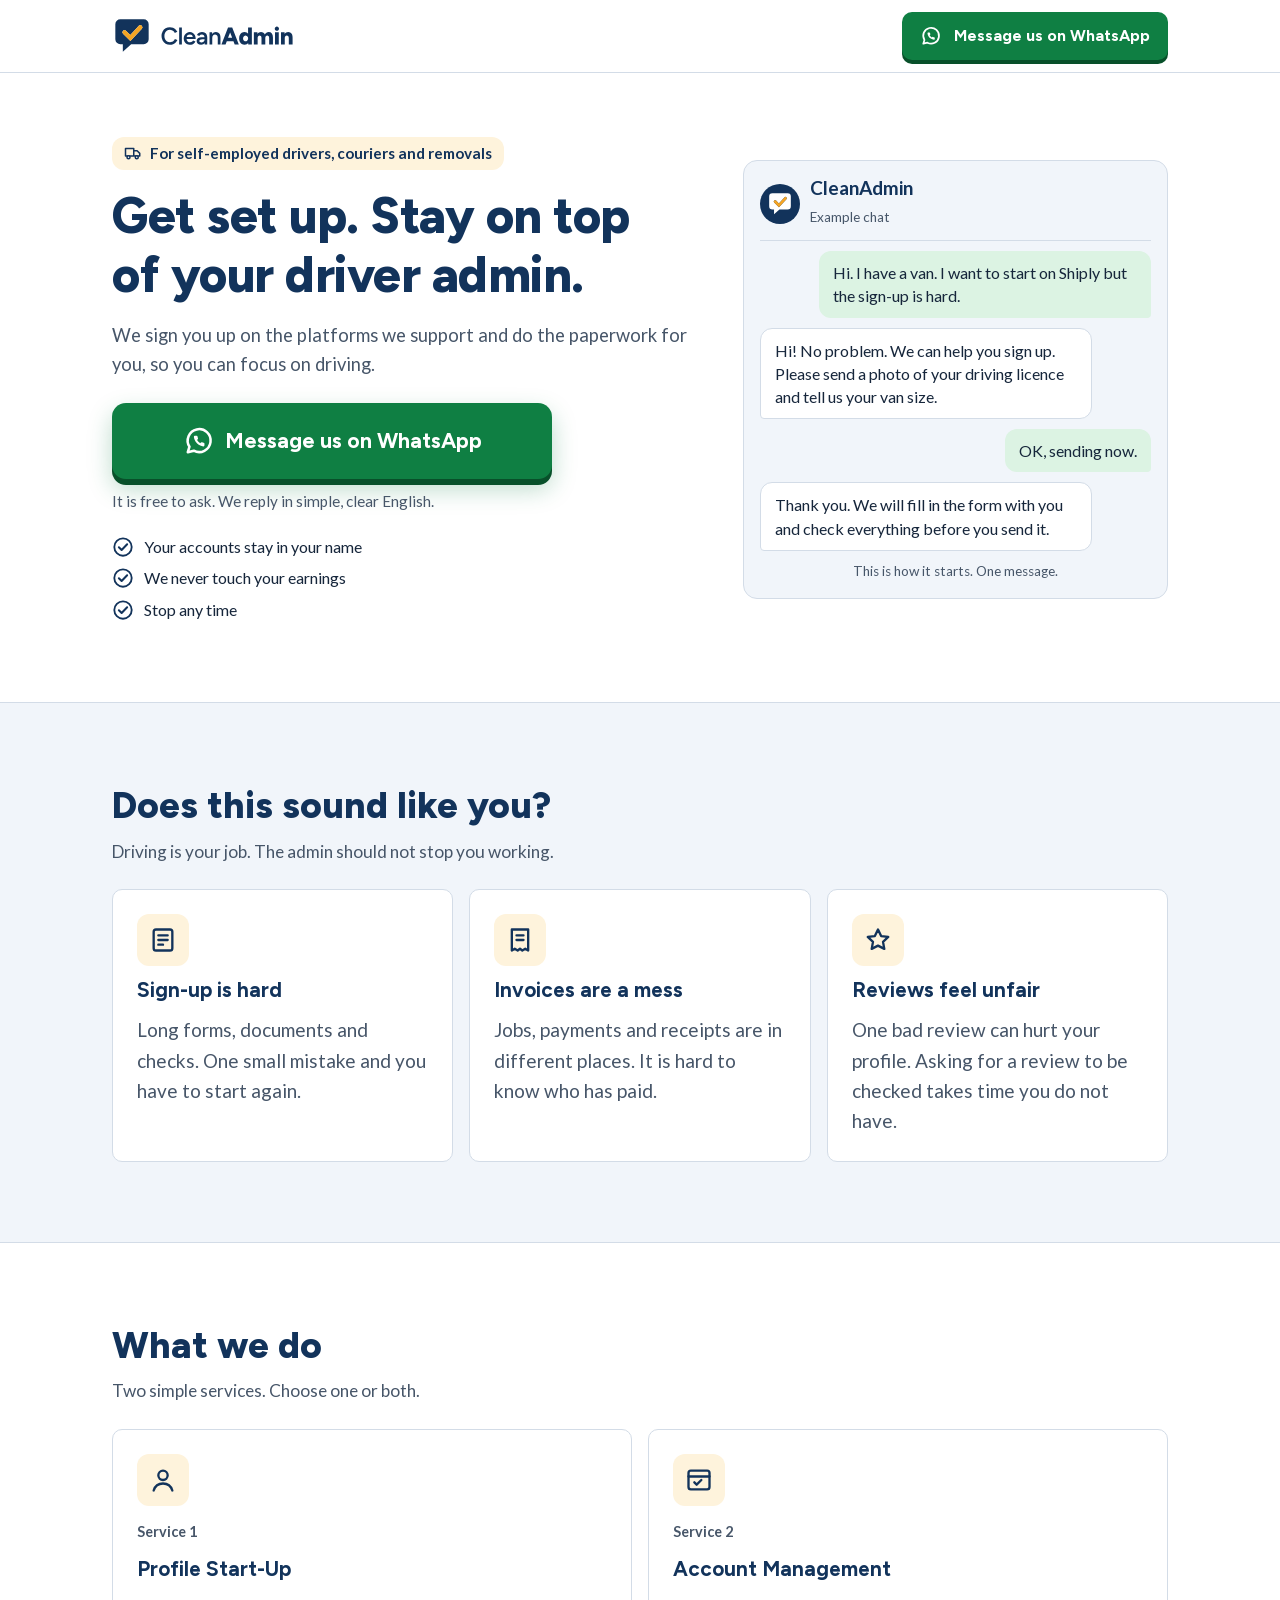
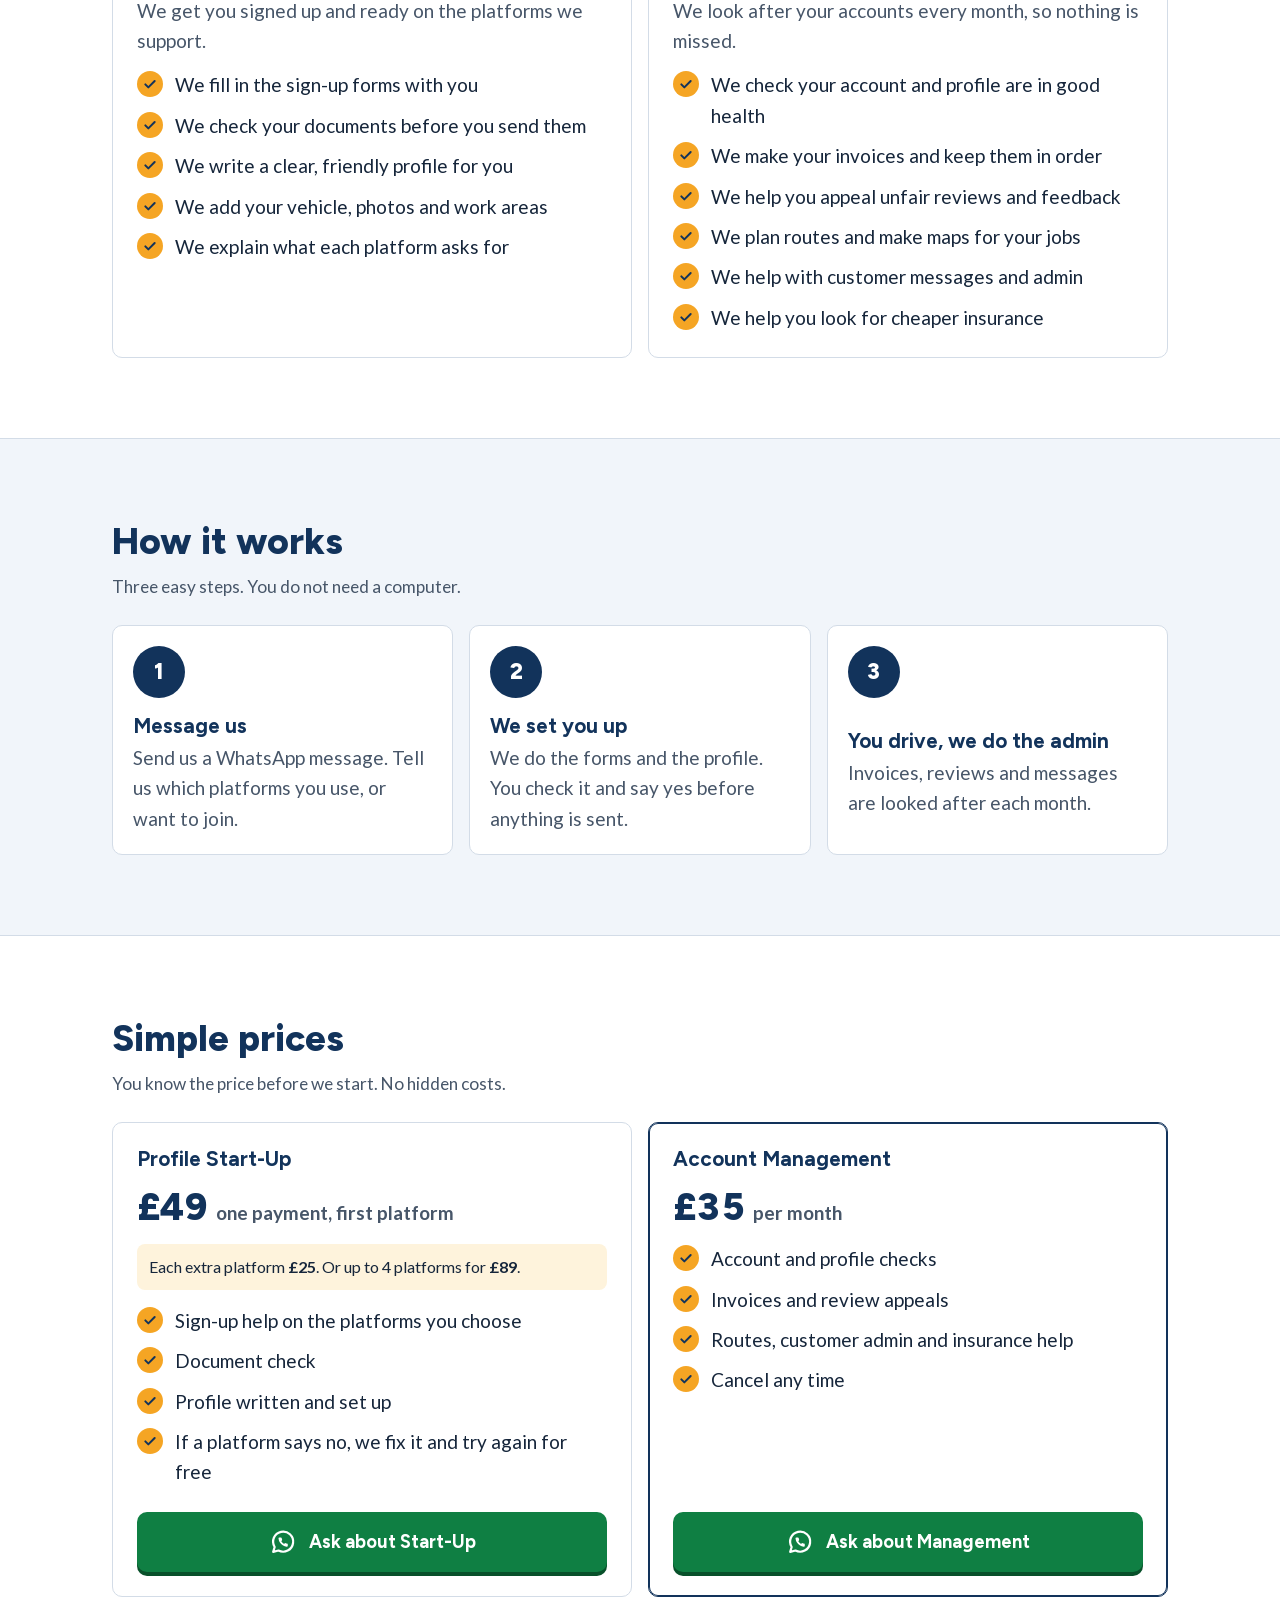
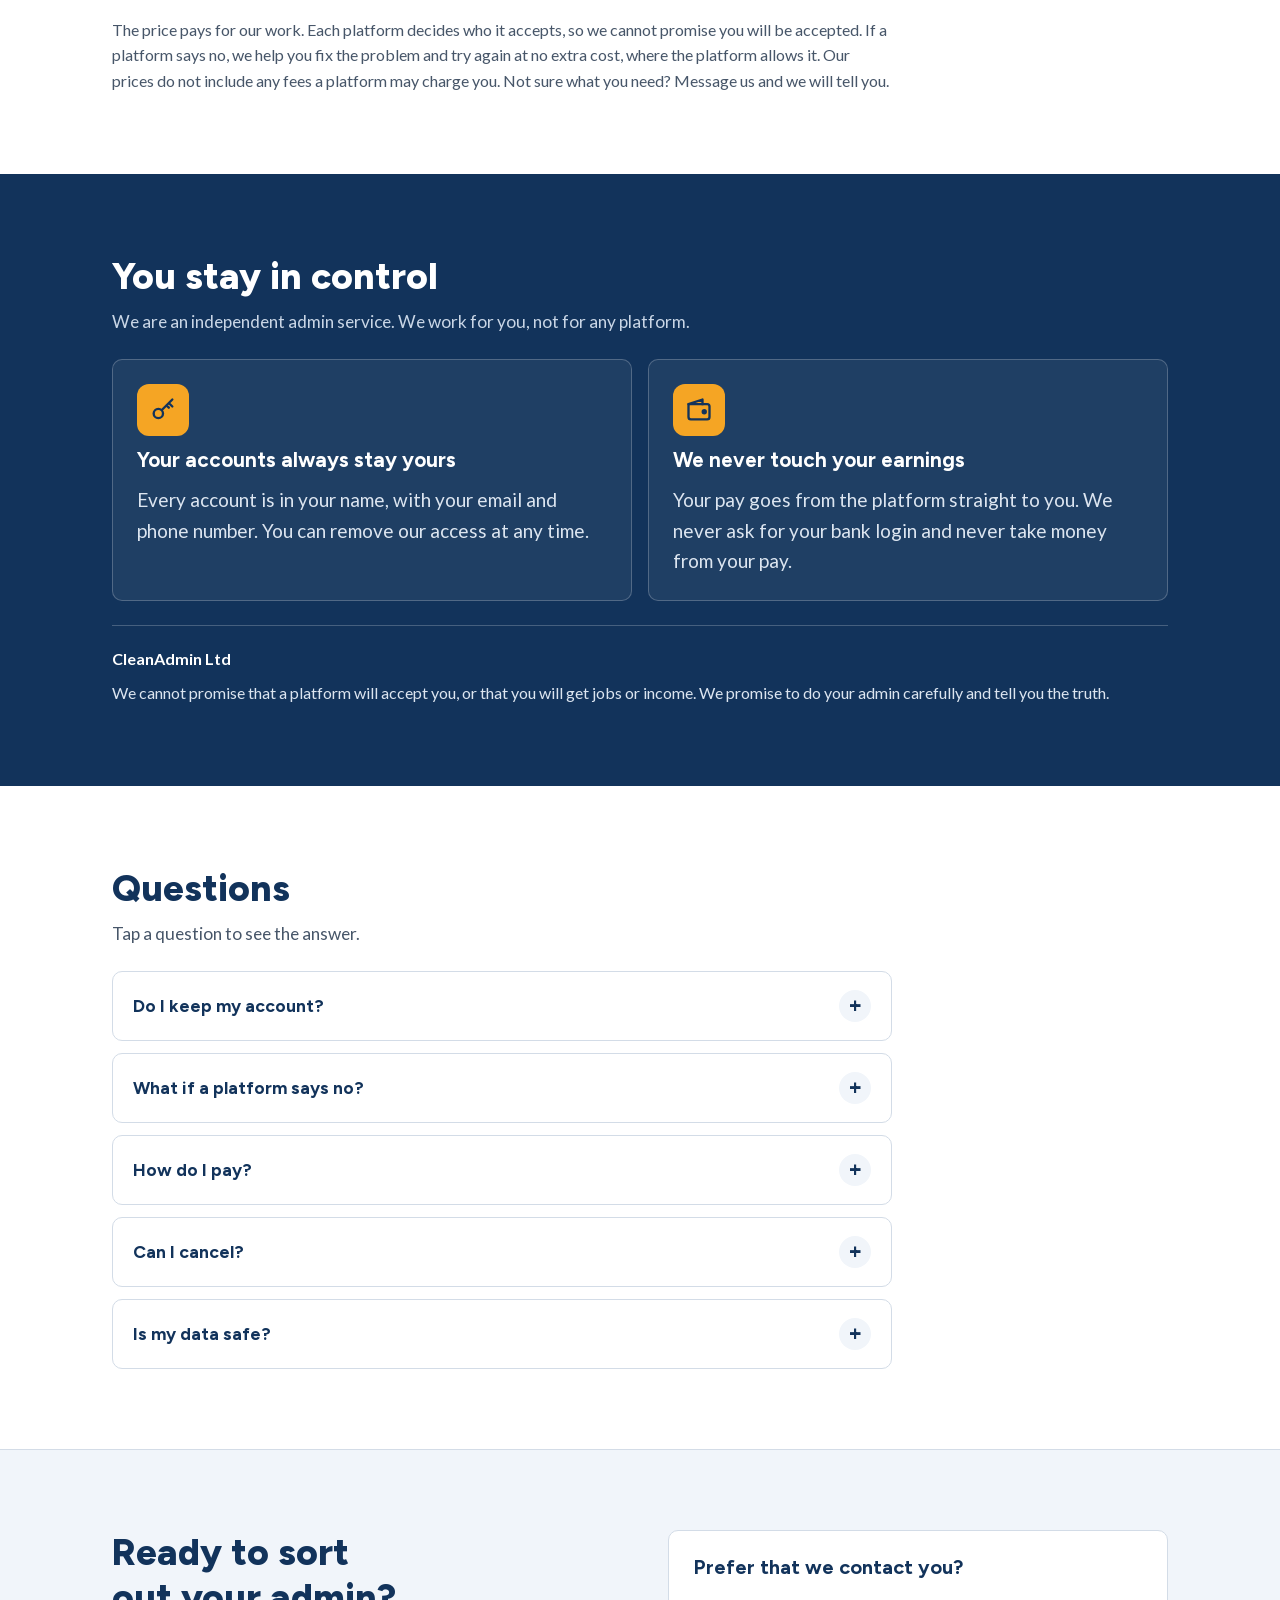
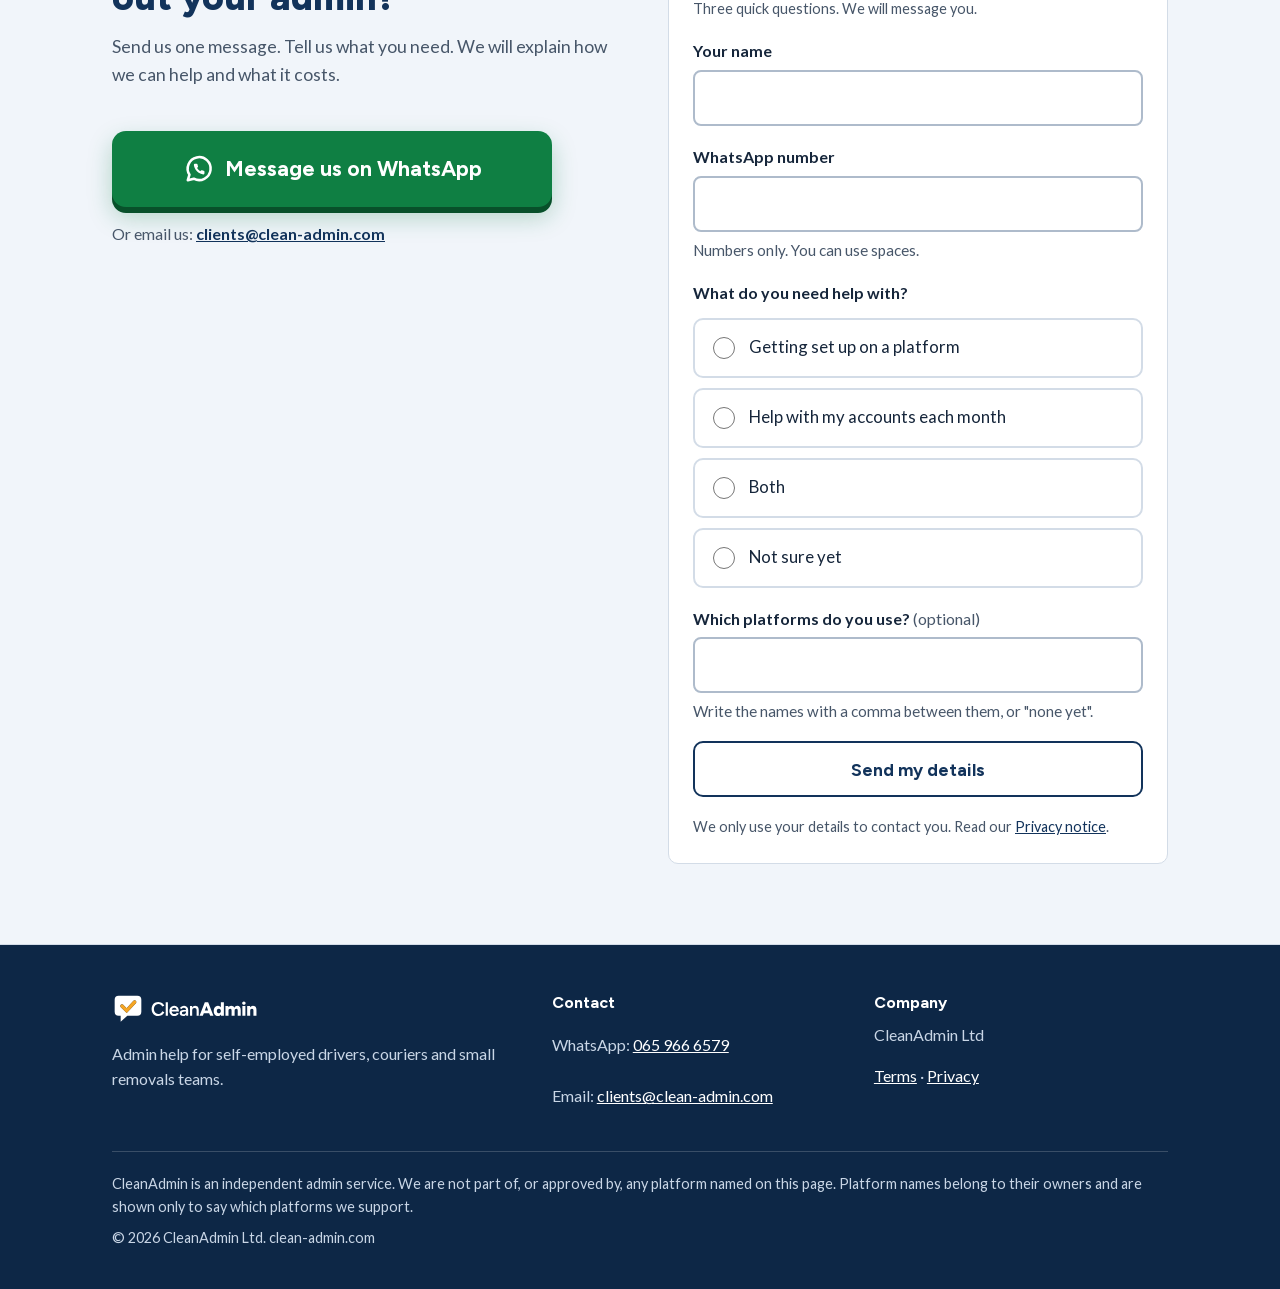
==== index.html @ d4366687 "Launch CleanAdmin landing page" ====
<!doctype html>
<html lang="en">
<head>
<meta charset="utf-8">
<meta name="viewport" content="width=device-width, initial-scale=1, viewport-fit=cover">
<title>CleanAdmin | Admin help for drivers and couriers</title>
<meta name="description" content="We sign you up on the platforms we support and look after your driver admin: invoices, reviews, routes and more. Message us on WhatsApp.">
<link rel="canonical" href="https://www.clean-admin.com/">
<meta http-equiv="Content-Security-Policy" content="default-src 'self'; script-src 'self' 'unsafe-inline'; style-src 'self' 'unsafe-inline'; img-src 'self' data:; font-src 'self'; connect-src 'self' https://script.google.com https://script.googleusercontent.com; form-action 'self'; base-uri 'self'; object-src 'none'">
<meta name="referrer" content="strict-origin-when-cross-origin">
<meta name="color-scheme" content="light">
<meta name="format-detection" content="telephone=no">
<meta name="theme-color" content="#12335B">
<link rel="icon" href="/favicon.ico" sizes="48x48">
<link rel="icon" href="/favicon.svg" type="image/svg+xml">
<link rel="apple-touch-icon" href="/apple-touch-icon-180.png">
<link rel="manifest" href="/site.webmanifest">
<meta property="og:type" content="website">
<meta property="og:site_name" content="CleanAdmin">
<meta property="og:title" content="CleanAdmin | Admin help for drivers and couriers">
<meta property="og:description" content="Get set up. Stay on top of your driver admin. Message us on WhatsApp.">
<meta property="og:url" content="https://www.clean-admin.com/">
<meta property="og:image" content="https://www.clean-admin.com/og-image.png">
<meta property="og:image:width" content="1200">
<meta property="og:image:height" content="630">
<meta property="og:image:alt" content="CleanAdmin. Get set up. Stay on top of your driver admin.">
<meta name="twitter:card" content="summary_large_image">
<script type="application/ld+json">{"@context":"https://schema.org","@type":"ProfessionalService","name":"CleanAdmin","legalName":"CleanAdmin Ltd","url":"https://www.clean-admin.com/","logo":"https://www.clean-admin.com/icon-512.png","image":"https://www.clean-admin.com/og-image.png","description":"We sign you up on the platforms we support and look after your driver admin: invoices, reviews, routes and more. Message us on WhatsApp.","email":"clients@clean-admin.com","priceRange":"\u00a3\u00a3","makesOffer":[{"@type":"Offer","name":"Profile Start-Up","price":"49","priceCurrency":"GBP"},{"@type":"Offer","name":"Account Management","price":"35","priceCurrency":"GBP","priceSpecification":{"@type":"UnitPriceSpecification","price":"35","priceCurrency":"GBP","unitCode":"MON"}}]}</script>
<link rel="preload" href="/fonts/lato-400.woff2" as="font" type="font/woff2" crossorigin>
<link rel="preload" href="/fonts/figtree.woff2" as="font" type="font/woff2" crossorigin>
<style>@font-face{font-family:'Figtree';font-style:normal;font-weight:600 800;font-display:swap;src:url(/fonts/figtree.woff2) format('woff2');unicode-range:U+0000-00FF, U+0131, U+0152-0153, U+02BB-02BC, U+02C6, U+02DA, U+02DC, U+0304, U+0308, U+0329, U+2000-206F, U+20AC, U+2122, U+2191, U+2193, U+2212, U+2215, U+FEFF, U+FFFD}@font-face{font-family:'Lato';font-style:italic;font-weight:300;font-display:swap;src:url(/fonts/lato-300-italic.woff2) format('woff2');unicode-range:U+0000-00FF, U+0131, U+0152-0153, U+02BB-02BC, U+02C6, U+02DA, U+02DC, U+0304, U+0308, U+0329, U+2000-206F, U+20AC, U+2122, U+2191, U+2193, U+2212, U+2215, U+FEFF, U+FFFD}@font-face{font-family:'Lato';font-style:italic;font-weight:400;font-display:swap;src:url(/fonts/lato-400-italic.woff2) format('woff2');unicode-range:U+0000-00FF, U+0131, U+0152-0153, U+02BB-02BC, U+02C6, U+02DA, U+02DC, U+0304, U+0308, U+0329, U+2000-206F, U+20AC, U+2122, U+2191, U+2193, U+2212, U+2215, U+FEFF, U+FFFD}@font-face{font-family:'Lato';font-style:italic;font-weight:700;font-display:swap;src:url(/fonts/lato-700-italic.woff2) format('woff2');unicode-range:U+0000-00FF, U+0131, U+0152-0153, U+02BB-02BC, U+02C6, U+02DA, U+02DC, U+0304, U+0308, U+0329, U+2000-206F, U+20AC, U+2122, U+2191, U+2193, U+2212, U+2215, U+FEFF, U+FFFD}@font-face{font-family:'Lato';font-style:italic;font-weight:900;font-display:swap;src:url(/fonts/lato-900-italic.woff2) format('woff2');unicode-range:U+0000-00FF, U+0131, U+0152-0153, U+02BB-02BC, U+02C6, U+02DA, U+02DC, U+0304, U+0308, U+0329, U+2000-206F, U+20AC, U+2122, U+2191, U+2193, U+2212, U+2215, U+FEFF, U+FFFD}@font-face{font-family:'Lato';font-style:normal;font-weight:300;font-display:swap;src:url(/fonts/lato-300.woff2) format('woff2');unicode-range:U+0000-00FF, U+0131, U+0152-0153, U+02BB-02BC, U+02C6, U+02DA, U+02DC, U+0304, U+0308, U+0329, U+2000-206F, U+20AC, U+2122, U+2191, U+2193, U+2212, U+2215, U+FEFF, U+FFFD}@font-face{font-family:'Lato';font-style:normal;font-weight:400;font-display:swap;src:url(/fonts/lato-400.woff2) format('woff2');unicode-range:U+0000-00FF, U+0131, U+0152-0153, U+02BB-02BC, U+02C6, U+02DA, U+02DC, U+0304, U+0308, U+0329, U+2000-206F, U+20AC, U+2122, U+2191, U+2193, U+2212, U+2215, U+FEFF, U+FFFD}@font-face{font-family:'Lato';font-style:normal;font-weight:700;font-display:swap;src:url(/fonts/lato-700.woff2) format('woff2');unicode-range:U+0000-00FF, U+0131, U+0152-0153, U+02BB-02BC, U+02C6, U+02DA, U+02DC, U+0304, U+0308, U+0329, U+2000-206F, U+20AC, U+2122, U+2191, U+2193, U+2212, U+2215, U+FEFF, U+FFFD}@font-face{font-family:'Lato';font-style:normal;font-weight:900;font-display:swap;src:url(/fonts/lato-900.woff2) format('woff2');unicode-range:U+0000-00FF, U+0131, U+0152-0153, U+02BB-02BC, U+02C6, U+02DA, U+02DC, U+0304, U+0308, U+0329, U+2000-206F, U+20AC, U+2122, U+2191, U+2193, U+2212, U+2215, U+FEFF, U+FFFD}</style>
<style>:root{color-scheme: light;--blue: #12335B;--amber: #F5A524;--amber-soft: #FEF3DC;--ink: #16263B;--muted: #475669;--line: #D3DCE7;--band: #F1F5FA;--white: #FFFFFF;--wa: #0F7F43;--wa-hover: #0B6635;--wa-press: #08502A;--focus: #2F6FD6;--font-head: "Figtree", "Segoe UI", Roboto, Helvetica, Arial, sans-serif;--font-body: "Lato", "Segoe UI", Roboto, Helvetica, Arial, sans-serif;--r: 10px;--wrap: 1120px;}*{box-sizing: border-box;}[hidden]{display: none !important;}html{-webkit-text-size-adjust: 100%;text-size-adjust: 100%;}a, button, summary, label{-webkit-tap-highlight-color: rgba(18,51,91,.12);touch-action: manipulation;}html{scroll-behavior: smooth;}@media (prefers-reduced-motion: reduce){html{scroll-behavior: auto;}}body{margin: 0;background: var(--white);color: var(--ink);font-family: var(--font-body);font-size: 18px;line-height: 1.6;-webkit-font-smoothing: antialiased;}h1, h2, h3{font-family: var(--font-head);color: var(--blue);line-height: 1.2;margin: 0;text-wrap: balance;font-weight: 800;}h1{font-size: 2.1rem;letter-spacing: -0.01em;}h2{font-size: 1.75rem;}h3{font-size: 1.3rem;font-weight: 700;}p{margin: 0;}a{color: var(--blue);}:focus-visible{outline: 3px solid var(--focus);outline-offset: 3px;border-radius: 4px;}.wrap{max-width: var(--wrap);margin: 0 auto;padding-inline: 20px;}section{padding-block: 48px;}.band{background: var(--band);border-block: 1px solid var(--line);}.section-head{display: grid;gap: 10px;margin-bottom: 24px;max-width: 680px;}.section-head p{color: var(--muted);font-size: 1.08rem;}.eyebrow{font-size: 0.85rem;font-weight: 700;letter-spacing: 0.08em;text-transform: uppercase;color: var(--muted);}.logo svg{display: block;height: 30px;width: auto;}.btn-wa{display: inline-flex;align-items: center;justify-content: center;gap: 12px;min-height: 60px;padding: 14px 28px;background: var(--wa);color: var(--white);font: 700 1.15rem/1.2 var(--font-head);text-decoration: none;border: 0;border-radius: var(--r);cursor: pointer;box-shadow: 0 4px 0 var(--wa-press);transition: transform .08s ease, box-shadow .08s ease;}.btn-wa:hover{background: var(--wa-hover);}.btn-wa:active{transform: translateY(3px);box-shadow: 0 1px 0 var(--wa-press);}.btn-wa svg{width: 28px;height: 28px;flex: none;}.btn-wa.big{width: 100%;min-height: 76px;padding: 18px 20px;font-size: clamp(1.1rem, 5vw, 1.35rem);white-space: nowrap;gap: 10px;border-radius: 14px;box-shadow: 0 6px 0 var(--wa-press), 0 10px 24px rgba(15,127,67,.28);}.btn-wa.big:active{transform: translateY(4px);box-shadow: 0 2px 0 var(--wa-press), 0 4px 10px rgba(15,127,67,.25);}.btn-wa.big svg{width: 32px;height: 32px;}.btn-wa.small{min-height: 48px;padding: 10px 18px;font-size: 1rem;}.btn-wa.small svg{width: 22px;height: 22px;}.cta-row{display: grid;gap: 10px;margin-top: 28px;}.cta-note{color: var(--muted);font-size: 0.95rem;}.site-header{position: relative;z-index: 20;background: var(--white);border-bottom: 1px solid var(--line);}.site-header .wrap{display: flex;align-items: center;justify-content: space-between;min-height: 60px;gap: 16px;}.site-header .btn-wa{display: none;}.hero{padding-block: 28px 44px;}.hero-grid{display: grid;gap: 32px;}.hero-copy{display: grid;gap: 16px;}.who{display: inline-flex;align-items: center;gap: 8px;justify-self: start;line-height: 1.35;background: var(--amber-soft);color: var(--blue);font-weight: 700;font-size: 0.95rem;padding: 6px 12px;border-radius: 12px;}.who svg{width: 18px;height: 18px;}.hero-copy .lead{font-size: 1.15rem;color: var(--muted);}.hero .cta-row{margin-top: 8px;}.checks{list-style: none;padding: 0;margin: 4px 0 0;display: grid;gap: 6px;font-size: 1rem;color: var(--ink);}.checks li{display: flex;gap: 10px;align-items: flex-start;}.checks svg{width: 22px;height: 22px;flex: none;margin-top: 2px;color: var(--blue);}.chat{background: var(--band);border: 1px solid var(--line);border-radius: 14px;padding: 16px;display: grid;gap: 10px;align-content: start;}.chat-top{display: flex;align-items: center;gap: 10px;padding-bottom: 10px;border-bottom: 1px solid var(--line);}.chat-top .av{width: 40px;height: 40px;border-radius: 50%;background: var(--blue);display: grid;place-items: center;}.chat-top .av svg{width: 26px;height: 26px;}.chat-top b{display: block;color: var(--blue);line-height: 1.2;}.chat-top span{font-size: 0.85rem;color: var(--muted);}.msg{max-width: 85%;padding: 10px 14px;border-radius: 12px;font-size: 1rem;line-height: 1.45;}.msg.me{justify-self: end;background: #DCF3E3;border-bottom-right-radius: 4px;}.msg.us{justify-self: start;background: var(--white);border: 1px solid var(--line);border-bottom-left-radius: 4px;}.chat-cap{font-size: 0.85rem;color: var(--muted);text-align: center;}.cards{display: grid;gap: 16px;}.card{background: var(--white);border: 1px solid var(--line);border-radius: var(--r);padding: 24px;display: flex;flex-direction: column;gap: 12px;min-width: 0;}.icon{align-self: flex-start;flex: none;width: 52px;height: 52px;border-radius: 12px;background: var(--amber-soft);display: grid;place-items: center;color: var(--blue);}.icon svg{width: 28px;height: 28px;}.card p{color: var(--muted);}.service{gap: 14px;}.service .tag{font-size: 0.9rem;font-weight: 700;color: var(--muted);}.ticks{list-style: none;padding: 0;margin: 0;display: grid;gap: 10px;}.ticks li{display: flex;gap: 12px;align-items: flex-start;}.ticks .tk{width: 26px;height: 26px;border-radius: 50%;background: var(--amber);display: grid;place-items: center;flex: none;margin-top: 1px;}.ticks .tk svg{width: 16px;height: 16px;color: var(--blue);}.steps{list-style: none;padding: 0;margin: 0;display: grid;gap: 16px;counter-reset: s;}.step{display: grid;grid-template-columns: 52px 1fr;gap: 16px;align-items: start;background: var(--white);border: 1px solid var(--line);border-radius: var(--r);padding: 20px;}.step .n{font-family: var(--font-head);width: 52px;height: 52px;border-radius: 50%;background: var(--blue);color: var(--white);font-weight: 800;font-size: 1.4rem;display: grid;place-items: center;}.step div{display: grid;gap: 4px;min-width: 0;}.step p{color: var(--muted);}.prices{display: grid;gap: 16px;}.price{background: var(--white);border: 1px solid var(--line);border-radius: var(--r);padding: 24px;display: flex;flex-direction: column;gap: 16px;min-width: 0;}.price.main{border-color: var(--blue);box-shadow: inset 0 0 0 1px var(--blue);}.price .amt{display: flex;align-items: baseline;gap: 8px;flex-wrap: wrap;}.price .amt strong{font-family: var(--font-head);font-size: 2.4rem;font-weight: 800;color: var(--blue);line-height: 1;font-variant-numeric: tabular-nums;}.price .amt span{color: var(--muted);font-weight: 700;}.price .ticks{margin-bottom: 8px;}.price .btn-wa{width: 100%;margin-top: auto;}.price .extra{color: var(--ink);font-size: 1rem;background: var(--amber-soft);border-radius: 8px;padding: 10px 12px;}.price-note{max-width: 780px;margin-top: 20px;color: var(--muted);font-size: 1rem;}.trust{background: var(--blue);color: var(--white);}.trust h2, .trust h3{color: var(--white);}.trust .section-head p{color: #C9D6E6;}.trust .cards .card{background: rgba(255,255,255,.06);border-color: rgba(255,255,255,.22);}.trust .card p{color: #DCE5F0;}.trust .icon{background: var(--amber);}.trust-facts{margin-top: 24px;display: grid;gap: 8px;font-size: 1rem;color: #DCE5F0;border-top: 1px solid rgba(255,255,255,.22);padding-top: 20px;}.trust-facts b{color: var(--white);}.faq{max-width: 780px;display: grid;gap: 12px;}.faq details{border: 1px solid var(--line);border-radius: var(--r);background: var(--white);}.faq summary{font-family: var(--font-head);list-style: none;cursor: pointer;padding: 18px 20px;min-height: 64px;display: flex;align-items: center;justify-content: space-between;gap: 16px;font-weight: 700;color: var(--blue);font-size: 1.1rem;}.faq summary::-webkit-details-marker{display: none;}.faq summary .pm{width: 32px;height: 32px;border-radius: 50%;background: var(--band);display: grid;place-items: center;flex: none;font-size: 1.4rem;line-height: 1;}.faq details[open] summary .pm{background: var(--amber);}.faq details[open] summary .pm::before{content: "\2212";}.faq summary .pm::before{content: "+";}.faq .ans{padding: 0 20px 20px;color: var(--muted);display: grid;gap: 10px;}.final-grid{display: grid;gap: 32px;}.final-copy{display: grid;gap: 14px;align-content: start;}.final-copy .lead{color: var(--muted);font-size: 1.1rem;}.form-card{background: var(--white);border: 1px solid var(--line);border-radius: var(--r);padding: 24px;display: grid;gap: 18px;}.form-card h3{font-size: 1.25rem;}.field{display: grid;gap: 6px;}.field label, .field legend{font-weight: 700;color: var(--ink);font-size: 1rem;padding: 0;}fieldset.field{border: 0;margin: 0;padding: 0;min-width: 0;}.choices{display: grid;gap: 10px;margin-top: 10px;}.field .choice{display: flex;align-items: center;gap: 14px;min-height: 60px;padding: 14px 18px;border: 2px solid var(--line);border-radius: 10px;background: var(--white);font-weight: 400;font-size: 1.05rem;line-height: 1.35;color: var(--ink);cursor: pointer;transition: border-color .12s ease, background-color .12s ease;}.field .choice:hover{border-color: #AEBBCB;}.field .choice input{width: 22px;height: 22px;margin: 0;flex: none;accent-color: var(--blue);}.field .choice:has(input:checked){border-color: var(--blue);background: var(--band);font-weight: 700;}.field .choice:has(input:focus-visible){outline: 3px solid var(--focus);outline-offset: 2px;}@media (prefers-reduced-motion: reduce){.field .choice{transition: none;}}.field-err{color: #B42318;font-size: 0.95rem;font-weight: 700;}.field.bad input[type=text], .field.bad input[type=tel]{border-color: #B42318;}.field.bad .choice{border-color: #E3A39C;}.field legend{margin-bottom: 2px;}.field input[type=text], .field input[type=tel]{width: 100%;min-height: 56px;padding: 12px 14px;font: 400 1.1rem var(--font-body);color: var(--ink);border: 2px solid #AEBBCB;border-radius: 8px;background: var(--white);}.field .opt-tag{font-weight: 400;color: var(--muted);}.field .hint{font-size: 0.95rem;color: var(--muted);}.field input:focus{border-color: var(--blue);outline: 3px solid rgba(47,111,214,.35);outline-offset: 0;}.btn-send{min-height: 56px;border: 2px solid var(--blue);border-radius: var(--r);background: var(--white);color: var(--blue);font: 700 1.1rem var(--font-head);cursor: pointer;}.btn-send:hover{background: var(--band);}.form-small{font-size: 0.9rem;color: var(--muted);}.err{color: #B42318;font-size: 0.95rem;font-weight: 700;}.done{background: #E8F6EE;border: 1px solid #A6D9BA;border-radius: 8px;padding: 16px;display: grid;gap: 6px;}.done b{color: var(--blue);}.email-line{font-size: 1rem;color: var(--muted);}.email-line a{font-weight: 700;word-break: break-all;}.site-footer{background: #0D2746;color: #C9D6E6;padding-block: 48px 40px;font-size: 1rem;}.site-footer .logo svg{height: 32px;}.foot-grid{display: grid;gap: 28px;}.foot-col{display: grid;gap: 6px;align-content: start;}.foot-col h2{margin: 0 0 4px;color: var(--white);font-size: 1rem;font-weight: 700;}.skip{position: absolute;left: 16px;top: -100px;z-index: 50;background: var(--blue);color: var(--white);padding: 12px 18px;border-radius: 8px;font-weight: 700;}.skip:focus{top: 12px;}.site-footer a{color: var(--white);display: inline-block;padding-block: 10px;}.site-footer .logo{padding-block: 0;}.legal{margin-top: 32px;padding-top: 20px;border-top: 1px solid rgba(255,255,255,.18);font-size: 0.9rem;display: grid;gap: 8px;}.sticky-wa{position: fixed;left: 0;right: 0;bottom: 0;z-index: 30;padding: 10px 16px calc(10px + env(safe-area-inset-bottom, 0px));background: var(--white);border-top: 1px solid var(--line);box-shadow: 0 -4px 16px rgba(18,51,91,.10);transition: transform .2s ease;}.sticky-wa .btn-wa{width: 100%;min-height: 64px;padding-inline: 16px;font-size: clamp(1.05rem, 4.8vw, 1.25rem);white-space: nowrap;gap: 10px;}.sticky-wa.away{transform: translateY(110%);}@media (prefers-reduced-motion: reduce){.sticky-wa, .btn-wa{transition: none;}}body{padding-bottom: 96px;}@media (max-width: 759px){.chat .msg:nth-of-type(3), .chat .msg:nth-of-type(4){display: none;}.card, .price, .form-card{padding: 20px;}}@media (min-width: 760px){body{font-size: 19px;padding-bottom: 0;}h1{font-size: 3.1rem;}h2{font-size: 2.3rem;}section{padding-block: 80px;}.wrap{padding-inline: 32px;}.logo svg{height: 40px;}.site-header{position: sticky;top: env(safe-area-inset-top, 0px);}.site-header .wrap{min-height: 72px;}.site-header .btn-wa{display: inline-flex;}.sticky-wa{display: none;}.hero{padding-block: 64px 80px;}.hero-grid{grid-template-columns: 1.15fr 0.85fr;align-items: center;gap: 56px;}.btn-wa.big{width: auto;min-width: 440px;}.cards.three{grid-template-columns: repeat(3, 1fr);}.cards.two{grid-template-columns: repeat(2, 1fr);}.steps{grid-template-columns: repeat(3, 1fr);}.step{grid-template-columns: 1fr;}.prices{grid-template-columns: repeat(2, 1fr);}.final-grid{grid-template-columns: 1fr 1fr;gap: 56px;align-items: start;}.foot-grid{grid-template-columns: 1.4fr 1fr 1fr;}.cta-row{justify-items: start;}}</style>
</head>
<body>
<!-- Reusable icons -->
<svg width="0" height="0" style="position:absolute" aria-hidden="true">
  <defs>
    <symbol id="i-wa" viewBox="0 0 24 24"><path d="M3.6 20.4l1.25-4.1A8.6 8.6 0 1 1 8.1 19.3z" fill="none" stroke="currentColor" stroke-width="1.9" stroke-linejoin="round"/><g transform="translate(7.3 7.3) scale(.4)"><path fill="currentColor" d="M22 16.92v3a2 2 0 0 1-2.18 2 19.79 19.79 0 0 1-8.63-3.07 19.5 19.5 0 0 1-6-6 19.79 19.79 0 0 1-3.07-8.67A2 2 0 0 1 4.11 2h3a2 2 0 0 1 2 1.72 12.84 12.84 0 0 0 .7 2.81 2 2 0 0 1-.45 2.11L8.09 9.91a16 16 0 0 0 6 6l1.27-1.27a2 2 0 0 1 2.11-.45 12.84 12.84 0 0 0 2.81.7A2 2 0 0 1 22 16.92z"/></g></symbol>
    <symbol id="i-tick" viewBox="0 0 24 24"><path d="M5 12.5l4.5 4.5L19 7.5" fill="none" stroke="currentColor" stroke-width="3" stroke-linecap="round" stroke-linejoin="round"/></symbol>
    <symbol id="i-check" viewBox="0 0 24 24"><circle cx="12" cy="12" r="9.5" fill="none" stroke="currentColor" stroke-width="2"/><path d="M7.5 12.3l3 3 6-6.3" fill="none" stroke="currentColor" stroke-width="2.2" stroke-linecap="round" stroke-linejoin="round"/></symbol>
    <symbol id="i-van" viewBox="0 0 24 24" fill="none" stroke="currentColor" stroke-width="2" stroke-linecap="round" stroke-linejoin="round"><path d="M2 6h11v10H2zM13 9h4.5l3.5 3.5V16h-8"/><circle cx="6" cy="17.5" r="2" fill="#fff"/><circle cx="17" cy="17.5" r="2" fill="#fff"/></symbol>
    <symbol id="i-form" viewBox="0 0 24 24" fill="none" stroke="currentColor" stroke-width="2" stroke-linecap="round" stroke-linejoin="round"><rect x="4" y="3" width="16" height="18" rx="2"/><path d="M8 8h8M8 12h8M8 16h4"/></symbol>
    <symbol id="i-receipt" viewBox="0 0 24 24" fill="none" stroke="currentColor" stroke-width="2" stroke-linecap="round" stroke-linejoin="round"><path d="M5 3h14v18l-2.5-1.5L14 21l-2-1.5L10 21l-2.5-1.5L5 21z"/><path d="M9 8h6M9 12h6"/></symbol>
    <symbol id="i-star" viewBox="0 0 24 24" fill="none" stroke="currentColor" stroke-width="2" stroke-linejoin="round"><path d="M12 3l2.7 5.6 6.1.8-4.5 4.2 1.1 6L12 16.8 6.6 19.6l1.1-6L3.2 9.4l6.1-.8z"/></symbol>
    <symbol id="i-person" viewBox="0 0 24 24" fill="none" stroke="currentColor" stroke-width="2" stroke-linecap="round"><circle cx="12" cy="8" r="4"/><path d="M4 21c1.2-4 4.3-6 8-6s6.8 2 8 6"/></symbol>
    <symbol id="i-cog" viewBox="0 0 24 24" fill="none" stroke="currentColor" stroke-width="2" stroke-linecap="round" stroke-linejoin="round"><rect x="3" y="4" width="18" height="16" rx="2"/><path d="M3 9h18M8 14l2 2 4-4"/></symbol>
    <symbol id="i-key" viewBox="0 0 24 24" fill="none" stroke="currentColor" stroke-width="2" stroke-linecap="round" stroke-linejoin="round"><circle cx="8" cy="15" r="4"/><path d="M11 12l9-9M17 6l3 3M15 8l2 2"/></symbol>
    <symbol id="i-wallet" viewBox="0 0 24 24" fill="none" stroke="currentColor" stroke-width="2" stroke-linecap="round" stroke-linejoin="round"><path d="M3 7h16a2 2 0 0 1 2 2v9a2 2 0 0 1-2 2H5a2 2 0 0 1-2-2z"/><path d="M3 7l12-4v4"/><circle cx="16.5" cy="13.5" r="1.3" fill="currentColor"/></symbol>
  </defs>
</svg>

<a class="skip" href="#main">Skip to main content</a>
<header class="site-header">
  <div class="wrap">
    <a class="logo" href="#top" aria-label="CleanAdmin home"><svg role="img" aria-label="CleanAdmin" xmlns="http://www.w3.org/2000/svg" viewBox="0 0 254.32 56.00"><g transform="translate(0 0) scale(1.1666666666666667)"><path fill-rule="evenodd" fill="#12335B" d="M10 4h28a6 6 0 0 1 6 6v18a6 6 0 0 1-6 6H23l-10 9v-9h-3a6 6 0 0 1-6-6V10a6 6 0 0 1 6-6z M13.23 21.27 L22.07 30.11 L35.84 15.20 A2.5 2.5 0 0 0 32.16 11.80 L21.93 22.89 L16.77 17.73 A2.5 2.5 0 0 0 13.23 21.27 Z"/><path fill="#F5A524" d="M13.23 21.27 L22.07 30.11 L35.84 15.20 A2.5 2.5 0 0 0 32.16 11.80 L21.93 22.89 L16.77 17.73 A2.5 2.5 0 0 0 13.23 21.27 Z"/></g><g transform="translate(0 0)"><path fill="#12335B" d="M81.124 40.308Q77.69 40.308 75.021 38.727000000000004Q72.352 37.146 70.839 34.375Q69.326 31.604 69.326 28.0Q69.326 24.395999999999997 70.839 21.624999999999996Q72.352 18.853999999999996 75.004 17.272999999999996Q77.656 15.691999999999997 81.09 15.691999999999997Q83.402 15.691999999999997 85.44200000000001 16.525Q87.482 17.357999999999997 89.063 18.819999999999997Q90.644 20.281999999999996 91.494 22.22L87.89 23.682Q87.278 22.389999999999997 86.24100000000001 21.386999999999997Q85.20400000000001 20.383999999999997 83.87800000000001 19.839999999999996Q82.552 19.295999999999996 81.09 19.295999999999996Q78.846 19.295999999999996 77.095 20.417999999999996Q75.344 21.539999999999996 74.341 23.494999999999997Q73.338 25.449999999999996 73.338 28.0Q73.338 30.549999999999997 74.341 32.522Q75.344 34.494 77.12899999999999 35.616Q78.914 36.738 81.19200000000001 36.738Q82.688 36.738 83.997 36.143Q85.306 35.548 86.34299999999999 34.494Q87.38 33.44 87.992 32.046L91.596 33.507999999999996Q90.74600000000001 35.513999999999996 89.182 37.06099999999999Q87.618 38.608 85.544 39.458Q83.47 40.308 81.124 40.308Z M94.01 39.9V16.099999999999998H97.818V39.9Z M108.936 40.308Q106.45400000000001 40.308 104.53300000000002 39.169Q102.61200000000001 38.03 101.507 36.024Q100.40200000000002 34.018 100.40200000000002 31.4Q100.40200000000002 28.781999999999996 101.52400000000002 26.775999999999996Q102.64600000000002 24.769999999999996 104.60100000000001 23.630999999999997Q106.55600000000001 22.491999999999997 109.072 22.491999999999997Q111.35000000000001 22.491999999999997 113.186 23.665Q115.022 24.837999999999997 116.09300000000002 27.047999999999995Q117.16400000000002 29.257999999999996 117.16400000000002 32.318H104.346Q104.516 34.46 105.927 35.684Q107.33800000000001 36.908 109.27600000000001 36.908Q110.84 36.908 111.86000000000001 36.211Q112.88000000000001 35.513999999999996 113.45800000000001 34.391999999999996L116.82400000000001 35.82Q116.11000000000001 37.18 115.00500000000001 38.2Q113.9 39.22 112.387 39.763999999999996Q110.87400000000001 40.308 108.936 40.308ZM104.584 29.394H113.05000000000001Q112.94800000000001 28.169999999999998 112.33600000000001 27.370999999999995Q111.72400000000002 26.571999999999996 110.84000000000002 26.163999999999994Q109.95600000000002 25.755999999999997 108.97000000000001 25.755999999999997Q108.01800000000001 25.755999999999997 107.049 26.147Q106.08000000000001 26.537999999999997 105.4 27.354Q104.72000000000001 28.169999999999998 104.584 29.394Z M124.882 40.308Q121.82200000000002 40.308 120.13900000000001 38.948Q118.45600000000002 37.588 118.45600000000002 35.105999999999995Q118.45600000000002 32.454 120.24100000000001 31.06Q122.02600000000001 29.665999999999997 125.22200000000001 29.665999999999997H129.54000000000002Q129.336 27.796 128.48600000000002 26.81Q127.63600000000001 25.823999999999998 125.97000000000001 25.823999999999998Q124.74600000000001 25.823999999999998 123.828 26.333999999999996Q122.91000000000001 26.843999999999998 122.26400000000001 27.932L118.93200000000002 26.708Q119.47600000000001 25.586 120.37700000000001 24.616999999999997Q121.278 23.647999999999996 122.655 23.069999999999997Q124.03200000000001 22.491999999999997 125.97000000000001 22.491999999999997Q128.452 22.491999999999997 130.118 23.461Q131.78400000000002 24.43 132.58300000000003 26.232Q133.382 28.034 133.382 30.583999999999996L133.28 39.9H129.77800000000002L129.67600000000002 37.826Q128.996 39.016 127.78900000000002 39.662Q126.58200000000001 40.308 124.882 40.308ZM125.358 37.111999999999995Q126.61600000000001 37.111999999999995 127.58500000000001 36.550999999999995Q128.554 35.989999999999995 129.08100000000002 35.038Q129.608 34.086 129.608 32.93V32.589999999999996H126.44600000000001Q124.168 32.589999999999996 123.25 33.218999999999994Q122.33200000000001 33.848 122.33200000000001 35.004Q122.33200000000001 35.989999999999995 123.131 36.550999999999995Q123.93 37.111999999999995 125.358 37.111999999999995Z M136.544 39.9V22.9H140.114L140.28400000000002 25.314Q141.1 23.953999999999997 142.409 23.223Q143.71800000000002 22.491999999999997 145.418 22.491999999999997Q147.458 22.491999999999997 148.90300000000002 23.307999999999996Q150.348 24.123999999999995 151.113 25.840999999999998Q151.87800000000001 27.558 151.87800000000001 30.311999999999998V39.9H148.07V31.195999999999998Q148.07 29.156 147.611 28.051Q147.15200000000002 26.945999999999998 146.31900000000002 26.503999999999998Q145.48600000000002 26.061999999999998 144.364 26.061999999999998Q142.46 26.028 141.406 27.32Q140.352 28.612 140.352 31.025999999999996V39.9Z"/><path fill="#12335B" d="M153.204 39.9 162.45200000000003 16.099999999999998H168.3L177.54800000000003 39.9H171.76800000000003L170.03400000000002 35.378H160.71800000000002L158.984 39.9ZM162.48600000000002 30.549999999999997H168.23200000000003L165.376 22.933999999999997Z M185.674 40.308Q183.294 40.308 181.577 39.236999999999995Q179.86 38.166 178.925 36.16Q177.99 34.153999999999996 177.99 31.4Q177.99 28.612 178.925 26.622999999999998Q179.86 24.633999999999997 181.577 23.562999999999995Q183.294 22.491999999999997 185.674 22.491999999999997Q187.27200000000002 22.491999999999997 188.479 23.120999999999995Q189.686 23.749999999999996 190.502 24.906V16.099999999999998H195.806V39.9H190.74L190.604 37.757999999999996Q189.822 38.982 188.56400000000002 39.644999999999996Q187.306 40.308 185.674 40.308ZM187.068 35.412Q188.02 35.412 188.75100000000003 34.97Q189.48200000000003 34.528 189.94100000000003 33.69499999999999Q190.4 32.861999999999995 190.502 31.842V30.958Q190.4 29.937999999999995 189.94100000000003 29.121999999999996Q189.48200000000003 28.305999999999997 188.73400000000004 27.846999999999998Q187.98600000000002 27.387999999999998 187.03400000000002 27.387999999999998Q186.014 27.387999999999998 185.21500000000003 27.897999999999996Q184.41600000000003 28.407999999999998 183.95700000000002 29.308999999999997Q183.49800000000002 30.209999999999997 183.49800000000002 31.4Q183.49800000000002 32.589999999999996 183.97400000000002 33.491Q184.45000000000002 34.391999999999996 185.24900000000002 34.902Q186.048 35.412 187.068 35.412Z M198.59400000000002 39.9V22.9H203.592L203.79600000000002 25.041999999999998Q204.61200000000002 23.784 205.81900000000002 23.137999999999998Q207.026 22.491999999999997 208.488 22.491999999999997Q210.596 22.491999999999997 211.973 23.358999999999998Q213.35000000000002 24.226 213.996 25.994Q214.77800000000002 24.293999999999997 216.13800000000003 23.392999999999997Q217.49800000000002 22.491999999999997 219.198 22.491999999999997Q222.258 22.491999999999997 223.805 24.362Q225.352 26.232 225.318 30.176V39.9H220.014V31.195999999999998Q220.014 29.836 219.72500000000002 29.037Q219.436 28.238 218.892 27.863999999999997Q218.348 27.49 217.60000000000002 27.455999999999996Q216.138 27.421999999999997 215.373 28.288999999999998Q214.608 29.156 214.608 30.924V39.9H209.304V31.195999999999998Q209.304 29.836 209.01500000000001 29.037Q208.72600000000003 28.238 208.18200000000002 27.863999999999997Q207.638 27.49 206.89000000000001 27.455999999999996Q205.42800000000003 27.421999999999997 204.663 28.288999999999998Q203.89800000000002 29.156 203.89800000000002 30.924V39.9Z M228.174 39.9V22.9H233.478V39.9ZM230.826 20.723999999999997Q229.636 20.723999999999997 228.735 19.822999999999997Q227.834 18.921999999999997 227.834 17.731999999999996Q227.834 16.473999999999997 228.735 15.606999999999998Q229.636 14.739999999999998 230.826 14.739999999999998Q232.05 14.739999999999998 232.93400000000003 15.606999999999998Q233.818 16.473999999999997 233.818 17.731999999999996Q233.818 18.921999999999997 232.93400000000003 19.822999999999997Q232.05 20.723999999999997 230.826 20.723999999999997Z M236.57200000000003 39.9V22.9H241.57000000000002L241.77400000000003 25.075999999999997Q242.62400000000002 23.851999999999997 243.848 23.171999999999997Q245.07200000000003 22.491999999999997 246.60200000000003 22.491999999999997Q248.64200000000002 22.491999999999997 250.03600000000003 23.324999999999996Q251.43000000000004 24.157999999999998 252.127 25.857999999999997Q252.824 27.558 252.824 30.209999999999997V39.9H247.52V31.195999999999998Q247.52 29.836 247.214 29.037Q246.90800000000002 28.238 246.34700000000004 27.863999999999997Q245.78600000000003 27.49 244.97000000000003 27.455999999999996Q243.44000000000003 27.421999999999997 242.65800000000002 28.288999999999998Q241.87600000000003 29.156 241.87600000000003 30.924V39.9Z"/></g></svg></a>
    <a class="btn-wa small js-wa" href="#"><svg aria-hidden="true"><use href="#i-wa"/></svg>Message us on WhatsApp</a>
  </div>
</header>

<main id="main">

  <!-- HERO -->
  <section class="hero" id="top">
    <div class="wrap hero-grid">
      <div class="hero-copy">
        <span class="who"><svg aria-hidden="true"><use href="#i-van"/></svg>For self-employed drivers, couriers and removals</span>
        <h1>Get set up. Stay on top of your driver admin.</h1>
        <p class="lead">We sign you up on the platforms we support and do the paperwork for you, so you can focus on driving.</p>
        <div class="cta-row">
          <a class="btn-wa big js-wa" id="hero-wa" href="#"><svg aria-hidden="true"><use href="#i-wa"/></svg>Message us on WhatsApp</a>
          <p class="cta-note">It is free to ask. We reply in simple, clear English.</p>
        </div>
        <ul class="checks">
          <li><svg aria-hidden="true"><use href="#i-check"/></svg>Your accounts stay in your name</li>
          <li><svg aria-hidden="true"><use href="#i-check"/></svg>We never touch your earnings</li>
          <li><svg aria-hidden="true"><use href="#i-check"/></svg>Stop any time</li>
        </ul>
      </div>

      <div class="chat" aria-label="Example of a first WhatsApp message">
        <div class="chat-top">
          <div class="av"><svg viewBox="0 0 48 48" aria-hidden="true"><path fill-rule="evenodd" fill="#FFFFFF" d="M10 4h28a6 6 0 0 1 6 6v18a6 6 0 0 1-6 6H23l-10 9v-9h-3a6 6 0 0 1-6-6V10a6 6 0 0 1 6-6z M13.23 21.27 L22.07 30.11 L35.84 15.20 A2.5 2.5 0 0 0 32.16 11.80 L21.93 22.89 L16.77 17.73 A2.5 2.5 0 0 0 13.23 21.27 Z"/><path fill="#F5A524" d="M13.23 21.27 L22.07 30.11 L35.84 15.20 A2.5 2.5 0 0 0 32.16 11.80 L21.93 22.89 L16.77 17.73 A2.5 2.5 0 0 0 13.23 21.27 Z"/></svg></div>
          <div><b>CleanAdmin</b><span>Example chat</span></div>
        </div>
        <p class="msg me">Hi. I have a van. I want to start on Shiply but the sign-up is hard.</p>
        <p class="msg us">Hi! No problem. We can help you sign up. Please send a photo of your driving licence and tell us your van size.</p>
        <p class="msg me">OK, sending now.</p>
        <p class="msg us">Thank you. We will fill in the form with you and check everything before you send it.</p>
        <p class="chat-cap">This is how it starts. One message.</p>
      </div>
    </div>
  </section>

  <!-- PROBLEM -->
  <section class="band" id="problems">
    <div class="wrap">
      <div class="section-head">
        <h2>Does this sound like you?</h2>
        <p>Driving is your job. The admin should not stop you working.</p>
      </div>
      <div class="cards three">
        <div class="card">
          <div class="icon"><svg aria-hidden="true"><use href="#i-form"/></svg></div>
          <h3>Sign-up is hard</h3>
          <p>Long forms, documents and checks. One small mistake and you have to start again.</p>
        </div>
        <div class="card">
          <div class="icon"><svg aria-hidden="true"><use href="#i-receipt"/></svg></div>
          <h3>Invoices are a mess</h3>
          <p>Jobs, payments and receipts are in different places. It is hard to know who has paid.</p>
        </div>
        <div class="card">
          <div class="icon"><svg aria-hidden="true"><use href="#i-star"/></svg></div>
          <h3>Reviews feel unfair</h3>
          <p>One bad review can hurt your profile. Asking for a review to be checked takes time you do not have.</p>
        </div>
      </div>
    </div>
  </section>

  <!-- SERVICES -->
  <section id="services">
    <div class="wrap">
      <div class="section-head">
        <h2>What we do</h2>
        <p>Two simple services. Choose one or both.</p>
      </div>
      <div class="cards two">
        <article class="card service">
          <div class="icon"><svg aria-hidden="true"><use href="#i-person"/></svg></div>
          <span class="tag">Service 1</span>
          <h3>Profile Start-Up</h3>
          <p>We get you signed up and ready on the platforms we support.</p>
          <ul class="ticks">
            <li><span class="tk"><svg aria-hidden="true"><use href="#i-tick"/></svg></span>We fill in the sign-up forms with you</li>
            <li><span class="tk"><svg aria-hidden="true"><use href="#i-tick"/></svg></span>We check your documents before you send them</li>
            <li><span class="tk"><svg aria-hidden="true"><use href="#i-tick"/></svg></span>We write a clear, friendly profile for you</li>
            <li><span class="tk"><svg aria-hidden="true"><use href="#i-tick"/></svg></span>We add your vehicle, photos and work areas</li>
            <li><span class="tk"><svg aria-hidden="true"><use href="#i-tick"/></svg></span>We explain what each platform asks for</li>
          </ul>
        </article>
        <article class="card service">
          <div class="icon"><svg aria-hidden="true"><use href="#i-cog"/></svg></div>
          <span class="tag">Service 2</span>
          <h3>Account Management</h3>
          <p>We look after your accounts every month, so nothing is missed.</p>
          <ul class="ticks">
            <li><span class="tk"><svg aria-hidden="true"><use href="#i-tick"/></svg></span>We check your account and profile are in good health</li>
            <li><span class="tk"><svg aria-hidden="true"><use href="#i-tick"/></svg></span>We make your invoices and keep them in order</li>
            <li><span class="tk"><svg aria-hidden="true"><use href="#i-tick"/></svg></span>We help you appeal unfair reviews and feedback</li>
            <li><span class="tk"><svg aria-hidden="true"><use href="#i-tick"/></svg></span>We plan routes and make maps for your jobs</li>
            <li><span class="tk"><svg aria-hidden="true"><use href="#i-tick"/></svg></span>We help with customer messages and admin</li>
            <li><span class="tk"><svg aria-hidden="true"><use href="#i-tick"/></svg></span>We help you look for cheaper insurance</li>
          </ul>
        </article>
      </div>
    </div>
  </section>

  <!-- HOW IT WORKS -->
  <section class="band" id="how">
    <div class="wrap">
      <div class="section-head">
        <h2>How it works</h2>
        <p>Three easy steps. You do not need a computer.</p>
      </div>
      <ol class="steps">
        <li class="step"><span class="n">1</span><div><h3>Message us</h3><p>Send us a WhatsApp message. Tell us which platforms you use, or want to join.</p></div></li>
        <li class="step"><span class="n">2</span><div><h3>We set you up</h3><p>We do the forms and the profile. You check it and say yes before anything is sent.</p></div></li>
        <li class="step"><span class="n">3</span><div><h3>You drive, we do the admin</h3><p>Invoices, reviews and messages are looked after each month.</p></div></li>
      </ol>
    </div>
  </section>

  <!-- PRICING -->
  <section id="pricing">
    <div class="wrap">
      <div class="section-head">
        <h2>Simple prices</h2>
        <p>You know the price before we start. No hidden costs.</p>
      </div>
      <div class="prices">
        <div class="price">
          <h3>Profile Start-Up</h3>
          <div class="amt"><strong>£49</strong><span>one payment, first platform</span></div>
          <p class="extra">Each extra platform <b>£25</b>. Or up to 4 platforms for <b>£89</b>.</p>
          <ul class="ticks">
            <li><span class="tk"><svg aria-hidden="true"><use href="#i-tick"/></svg></span>Sign-up help on the platforms you choose</li>
            <li><span class="tk"><svg aria-hidden="true"><use href="#i-tick"/></svg></span>Document check</li>
            <li><span class="tk"><svg aria-hidden="true"><use href="#i-tick"/></svg></span>Profile written and set up</li>
            <li><span class="tk"><svg aria-hidden="true"><use href="#i-tick"/></svg></span>If a platform says no, we fix it and try again for free</li>
          </ul>
          <a class="btn-wa js-wa" href="#" data-msg="Hi CleanAdmin, I am interested in Profile Start-Up."><svg aria-hidden="true"><use href="#i-wa"/></svg>Ask about Start-Up</a>
        </div>
        <div class="price main">
          <h3>Account Management</h3>
          <div class="amt"><strong>£35</strong><span>per month</span></div>
          <ul class="ticks">
            <li><span class="tk"><svg aria-hidden="true"><use href="#i-tick"/></svg></span>Account and profile checks</li>
            <li><span class="tk"><svg aria-hidden="true"><use href="#i-tick"/></svg></span>Invoices and review appeals</li>
            <li><span class="tk"><svg aria-hidden="true"><use href="#i-tick"/></svg></span>Routes, customer admin and insurance help</li>
            <li><span class="tk"><svg aria-hidden="true"><use href="#i-tick"/></svg></span>Cancel any time</li>
          </ul>
          <a class="btn-wa js-wa" href="#" data-msg="Hi CleanAdmin, I am interested in Account Management."><svg aria-hidden="true"><use href="#i-wa"/></svg>Ask about Management</a>
        </div>
      </div>
      <p class="price-note">The price pays for our work. Each platform decides who it accepts, so we cannot promise you will be accepted. If a platform says no, we help you fix the problem and try again at no extra cost, where the platform allows it. Our prices do not include any fees a platform may charge you. Not sure what you need? Message us and we will tell you.</p>
    </div>
  </section>

  <!-- TRUST -->
  <section class="trust" id="trust">
    <div class="wrap">
      <div class="section-head">
        <h2>You stay in control</h2>
        <p>We are an independent admin service. We work for you, not for any platform.</p>
      </div>
      <div class="cards two">
        <div class="card">
          <div class="icon"><svg aria-hidden="true"><use href="#i-key"/></svg></div>
          <h3>Your accounts always stay yours</h3>
          <p>Every account is in your name, with your email and phone number. You can remove our access at any time.</p>
        </div>
        <div class="card">
          <div class="icon"><svg aria-hidden="true"><use href="#i-wallet"/></svg></div>
          <h3>We never touch your earnings</h3>
          <p>Your pay goes from the platform straight to you. We never ask for your bank login and never take money from your pay.</p>
        </div>
      </div>
      <div class="trust-facts">
        <p><b>CleanAdmin Ltd</b></p>
        <p>We cannot promise that a platform will accept you, or that you will get jobs or income. We promise to do your admin carefully and tell you the truth.</p>
      </div>
    </div>
  </section>

  <!-- FAQ -->
  <section id="faq">
    <div class="wrap">
      <div class="section-head">
        <h2>Questions</h2>
        <p>Tap a question to see the answer.</p>
      </div>
      <div class="faq">
        <details>
          <summary>Do I keep my account?<span class="pm" aria-hidden="true"></span></summary>
          <div class="ans"><p>Yes. The account is always in your name. We use it only to do the work you ask for. You can change your password and remove our access at any time.</p></div>
        </details>
        <details>
          <summary>What if a platform says no?<span class="pm" aria-hidden="true"></span></summary>
          <div class="ans"><p>Each platform makes its own choice. We cannot control it. If they say no, we tell you the reason if they give one. Where the platform allows it, we help you fix the problem and try again at no extra cost.</p></div>
        </details>
        <details>
          <summary>How do I pay?<span class="pm" aria-hidden="true"></span></summary>
          <div class="ans"><p>We send you a payment link on WhatsApp or by email. You can pay by card or bank transfer. You pay Start-Up once. Management is paid each month.</p></div>
        </details>
        <details>
          <summary>Can I cancel?<span class="pm" aria-hidden="true"></span></summary>
          <div class="ans"><p>Yes. Management is month to month. Send us a message to cancel. We stop at the end of the month you have paid for. There is no fee to cancel.</p></div>
        </details>
        <details>
          <summary>Is my data safe?<span class="pm" aria-hidden="true"></span></summary>
          <div class="ans"><p>Yes. We only ask for what we need to do your admin. We keep your details private and never sell them. You can ask us to delete your details at any time.</p></div>
        </details>
      </div>
    </div>
  </section>

  <!-- FINAL CTA -->
  <section class="band" id="contact">
    <div class="wrap final-grid">
      <div class="final-copy">
        <h2>Ready to sort out your admin?</h2>
        <p class="lead">Send us one message. Tell us what you need. We will explain how we can help and what it costs.</p>
        <div class="cta-row">
          <a class="btn-wa big js-wa" href="#"><svg aria-hidden="true"><use href="#i-wa"/></svg>Message us on WhatsApp</a>
        </div>
        <p class="email-line">Or email us: <a href="mailto:clients@clean-admin.com">clients@clean-admin.com</a></p>
      </div>

      <form class="form-card" id="enquiry" name="enquiry" novalidate>
        <input type="hidden" name="phone_digits" id="f-digits">
        <p hidden><label>Leave this empty <input name="company" id="f-company" tabindex="-1" autocomplete="off"></label></p>
        <h3>Prefer that we contact you?</h3>
        <p class="form-small">Three quick questions. We will message you.</p>

        <div class="field" id="w-name">
          <label for="f-name">Your name</label>
          <input type="text" id="f-name" name="name" enterkeyhint="next" autocomplete="name" autocapitalize="words" maxlength="60" aria-describedby="e-name">
          <span class="field-err" id="e-name" hidden>Please write your name.</span>
        </div>

        <div class="field" id="w-phone">
          <label for="f-phone">WhatsApp number</label>
          <input type="tel" id="f-phone" name="phone" enterkeyhint="next" autocomplete="tel" inputmode="tel" maxlength="20" aria-describedby="h-phone e-phone">
          <span class="hint" id="h-phone">Numbers only. You can use spaces.</span>
          <span class="field-err" id="e-phone" hidden>Please check your number. It looks too short or too long.</span>
        </div>

        <fieldset class="field" id="w-help">
          <legend>What do you need help with?</legend>
          <div class="choices">
            <label class="choice"><input type="radio" id="s-startup" name="service" value="Start-Up">Getting set up on a platform</label>
            <label class="choice"><input type="radio" id="s-manage" name="service" value="Management">Help with my accounts each month</label>
            <label class="choice"><input type="radio" id="s-both" name="service" value="Both">Both</label>
            <label class="choice"><input type="radio" id="s-unsure" name="service" value="Not sure">Not sure yet</label>
          </div>
          <span class="field-err" id="e-help" hidden>Please choose one.</span>
        </fieldset>

        <div class="field">
          <label for="f-platforms">Which platforms do you use? <span class="opt-tag">(optional)</span></label>
          <input type="text" id="f-platforms" name="platforms" enterkeyhint="send" autocomplete="off" maxlength="120" aria-describedby="h-platforms">
          <span class="hint" id="h-platforms">Write the names with a comma between them, or "none yet".</span>
        </div>

        <p class="err" id="f-fail" role="alert" hidden>Sorry, your details did not send. Please try again, or message us on WhatsApp.</p>
        <button type="submit" class="btn-send">Send my details</button>
        <p class="form-small">We only use your details to contact you. Read our <a href="privacy.html">Privacy notice</a>.</p>
        <div class="done" id="f-done" role="status" hidden>
          <b>Thank you.</b>
          <span>We have your details. We will message you on WhatsApp soon.</span>
          
        </div>
      </form>
    </div>
  </section>

</main>

<footer class="site-footer">
  <div class="wrap">
    <div class="foot-grid">
      <div class="foot-col">
        <a class="logo" href="#top" aria-label="CleanAdmin home"><svg role="img" aria-label="CleanAdmin" xmlns="http://www.w3.org/2000/svg" viewBox="0 0 254.32 56.00"><g transform="translate(0 0) scale(1.1666666666666667)"><path fill-rule="evenodd" fill="#FFFFFF" d="M10 4h28a6 6 0 0 1 6 6v18a6 6 0 0 1-6 6H23l-10 9v-9h-3a6 6 0 0 1-6-6V10a6 6 0 0 1 6-6z M13.23 21.27 L22.07 30.11 L35.84 15.20 A2.5 2.5 0 0 0 32.16 11.80 L21.93 22.89 L16.77 17.73 A2.5 2.5 0 0 0 13.23 21.27 Z"/><path fill="#F5A524" d="M13.23 21.27 L22.07 30.11 L35.84 15.20 A2.5 2.5 0 0 0 32.16 11.80 L21.93 22.89 L16.77 17.73 A2.5 2.5 0 0 0 13.23 21.27 Z"/></g><g transform="translate(0 0)"><path fill="#FFFFFF" d="M81.124 40.308Q77.69 40.308 75.021 38.727000000000004Q72.352 37.146 70.839 34.375Q69.326 31.604 69.326 28.0Q69.326 24.395999999999997 70.839 21.624999999999996Q72.352 18.853999999999996 75.004 17.272999999999996Q77.656 15.691999999999997 81.09 15.691999999999997Q83.402 15.691999999999997 85.44200000000001 16.525Q87.482 17.357999999999997 89.063 18.819999999999997Q90.644 20.281999999999996 91.494 22.22L87.89 23.682Q87.278 22.389999999999997 86.24100000000001 21.386999999999997Q85.20400000000001 20.383999999999997 83.87800000000001 19.839999999999996Q82.552 19.295999999999996 81.09 19.295999999999996Q78.846 19.295999999999996 77.095 20.417999999999996Q75.344 21.539999999999996 74.341 23.494999999999997Q73.338 25.449999999999996 73.338 28.0Q73.338 30.549999999999997 74.341 32.522Q75.344 34.494 77.12899999999999 35.616Q78.914 36.738 81.19200000000001 36.738Q82.688 36.738 83.997 36.143Q85.306 35.548 86.34299999999999 34.494Q87.38 33.44 87.992 32.046L91.596 33.507999999999996Q90.74600000000001 35.513999999999996 89.182 37.06099999999999Q87.618 38.608 85.544 39.458Q83.47 40.308 81.124 40.308Z M94.01 39.9V16.099999999999998H97.818V39.9Z M108.936 40.308Q106.45400000000001 40.308 104.53300000000002 39.169Q102.61200000000001 38.03 101.507 36.024Q100.40200000000002 34.018 100.40200000000002 31.4Q100.40200000000002 28.781999999999996 101.52400000000002 26.775999999999996Q102.64600000000002 24.769999999999996 104.60100000000001 23.630999999999997Q106.55600000000001 22.491999999999997 109.072 22.491999999999997Q111.35000000000001 22.491999999999997 113.186 23.665Q115.022 24.837999999999997 116.09300000000002 27.047999999999995Q117.16400000000002 29.257999999999996 117.16400000000002 32.318H104.346Q104.516 34.46 105.927 35.684Q107.33800000000001 36.908 109.27600000000001 36.908Q110.84 36.908 111.86000000000001 36.211Q112.88000000000001 35.513999999999996 113.45800000000001 34.391999999999996L116.82400000000001 35.82Q116.11000000000001 37.18 115.00500000000001 38.2Q113.9 39.22 112.387 39.763999999999996Q110.87400000000001 40.308 108.936 40.308ZM104.584 29.394H113.05000000000001Q112.94800000000001 28.169999999999998 112.33600000000001 27.370999999999995Q111.72400000000002 26.571999999999996 110.84000000000002 26.163999999999994Q109.95600000000002 25.755999999999997 108.97000000000001 25.755999999999997Q108.01800000000001 25.755999999999997 107.049 26.147Q106.08000000000001 26.537999999999997 105.4 27.354Q104.72000000000001 28.169999999999998 104.584 29.394Z M124.882 40.308Q121.82200000000002 40.308 120.13900000000001 38.948Q118.45600000000002 37.588 118.45600000000002 35.105999999999995Q118.45600000000002 32.454 120.24100000000001 31.06Q122.02600000000001 29.665999999999997 125.22200000000001 29.665999999999997H129.54000000000002Q129.336 27.796 128.48600000000002 26.81Q127.63600000000001 25.823999999999998 125.97000000000001 25.823999999999998Q124.74600000000001 25.823999999999998 123.828 26.333999999999996Q122.91000000000001 26.843999999999998 122.26400000000001 27.932L118.93200000000002 26.708Q119.47600000000001 25.586 120.37700000000001 24.616999999999997Q121.278 23.647999999999996 122.655 23.069999999999997Q124.03200000000001 22.491999999999997 125.97000000000001 22.491999999999997Q128.452 22.491999999999997 130.118 23.461Q131.78400000000002 24.43 132.58300000000003 26.232Q133.382 28.034 133.382 30.583999999999996L133.28 39.9H129.77800000000002L129.67600000000002 37.826Q128.996 39.016 127.78900000000002 39.662Q126.58200000000001 40.308 124.882 40.308ZM125.358 37.111999999999995Q126.61600000000001 37.111999999999995 127.58500000000001 36.550999999999995Q128.554 35.989999999999995 129.08100000000002 35.038Q129.608 34.086 129.608 32.93V32.589999999999996H126.44600000000001Q124.168 32.589999999999996 123.25 33.218999999999994Q122.33200000000001 33.848 122.33200000000001 35.004Q122.33200000000001 35.989999999999995 123.131 36.550999999999995Q123.93 37.111999999999995 125.358 37.111999999999995Z M136.544 39.9V22.9H140.114L140.28400000000002 25.314Q141.1 23.953999999999997 142.409 23.223Q143.71800000000002 22.491999999999997 145.418 22.491999999999997Q147.458 22.491999999999997 148.90300000000002 23.307999999999996Q150.348 24.123999999999995 151.113 25.840999999999998Q151.87800000000001 27.558 151.87800000000001 30.311999999999998V39.9H148.07V31.195999999999998Q148.07 29.156 147.611 28.051Q147.15200000000002 26.945999999999998 146.31900000000002 26.503999999999998Q145.48600000000002 26.061999999999998 144.364 26.061999999999998Q142.46 26.028 141.406 27.32Q140.352 28.612 140.352 31.025999999999996V39.9Z"/><path fill="#FFFFFF" d="M153.204 39.9 162.45200000000003 16.099999999999998H168.3L177.54800000000003 39.9H171.76800000000003L170.03400000000002 35.378H160.71800000000002L158.984 39.9ZM162.48600000000002 30.549999999999997H168.23200000000003L165.376 22.933999999999997Z M185.674 40.308Q183.294 40.308 181.577 39.236999999999995Q179.86 38.166 178.925 36.16Q177.99 34.153999999999996 177.99 31.4Q177.99 28.612 178.925 26.622999999999998Q179.86 24.633999999999997 181.577 23.562999999999995Q183.294 22.491999999999997 185.674 22.491999999999997Q187.27200000000002 22.491999999999997 188.479 23.120999999999995Q189.686 23.749999999999996 190.502 24.906V16.099999999999998H195.806V39.9H190.74L190.604 37.757999999999996Q189.822 38.982 188.56400000000002 39.644999999999996Q187.306 40.308 185.674 40.308ZM187.068 35.412Q188.02 35.412 188.75100000000003 34.97Q189.48200000000003 34.528 189.94100000000003 33.69499999999999Q190.4 32.861999999999995 190.502 31.842V30.958Q190.4 29.937999999999995 189.94100000000003 29.121999999999996Q189.48200000000003 28.305999999999997 188.73400000000004 27.846999999999998Q187.98600000000002 27.387999999999998 187.03400000000002 27.387999999999998Q186.014 27.387999999999998 185.21500000000003 27.897999999999996Q184.41600000000003 28.407999999999998 183.95700000000002 29.308999999999997Q183.49800000000002 30.209999999999997 183.49800000000002 31.4Q183.49800000000002 32.589999999999996 183.97400000000002 33.491Q184.45000000000002 34.391999999999996 185.24900000000002 34.902Q186.048 35.412 187.068 35.412Z M198.59400000000002 39.9V22.9H203.592L203.79600000000002 25.041999999999998Q204.61200000000002 23.784 205.81900000000002 23.137999999999998Q207.026 22.491999999999997 208.488 22.491999999999997Q210.596 22.491999999999997 211.973 23.358999999999998Q213.35000000000002 24.226 213.996 25.994Q214.77800000000002 24.293999999999997 216.13800000000003 23.392999999999997Q217.49800000000002 22.491999999999997 219.198 22.491999999999997Q222.258 22.491999999999997 223.805 24.362Q225.352 26.232 225.318 30.176V39.9H220.014V31.195999999999998Q220.014 29.836 219.72500000000002 29.037Q219.436 28.238 218.892 27.863999999999997Q218.348 27.49 217.60000000000002 27.455999999999996Q216.138 27.421999999999997 215.373 28.288999999999998Q214.608 29.156 214.608 30.924V39.9H209.304V31.195999999999998Q209.304 29.836 209.01500000000001 29.037Q208.72600000000003 28.238 208.18200000000002 27.863999999999997Q207.638 27.49 206.89000000000001 27.455999999999996Q205.42800000000003 27.421999999999997 204.663 28.288999999999998Q203.89800000000002 29.156 203.89800000000002 30.924V39.9Z M228.174 39.9V22.9H233.478V39.9ZM230.826 20.723999999999997Q229.636 20.723999999999997 228.735 19.822999999999997Q227.834 18.921999999999997 227.834 17.731999999999996Q227.834 16.473999999999997 228.735 15.606999999999998Q229.636 14.739999999999998 230.826 14.739999999999998Q232.05 14.739999999999998 232.93400000000003 15.606999999999998Q233.818 16.473999999999997 233.818 17.731999999999996Q233.818 18.921999999999997 232.93400000000003 19.822999999999997Q232.05 20.723999999999997 230.826 20.723999999999997Z M236.57200000000003 39.9V22.9H241.57000000000002L241.77400000000003 25.075999999999997Q242.62400000000002 23.851999999999997 243.848 23.171999999999997Q245.07200000000003 22.491999999999997 246.60200000000003 22.491999999999997Q248.64200000000002 22.491999999999997 250.03600000000003 23.324999999999996Q251.43000000000004 24.157999999999998 252.127 25.857999999999997Q252.824 27.558 252.824 30.209999999999997V39.9H247.52V31.195999999999998Q247.52 29.836 247.214 29.037Q246.90800000000002 28.238 246.34700000000004 27.863999999999997Q245.78600000000003 27.49 244.97000000000003 27.455999999999996Q243.44000000000003 27.421999999999997 242.65800000000002 28.288999999999998Q241.87600000000003 29.156 241.87600000000003 30.924V39.9Z"/></g></svg></a>
        <p style="margin-top:10px">Admin help for self-employed drivers, couriers and small removals teams.</p>
      </div>
      <div class="foot-col">
        <h2>Contact</h2>
        <p>WhatsApp: <a class="js-wa" href="#">065 966 6579</a></p>
        <p>Email: <a href="mailto:clients@clean-admin.com">clients@clean-admin.com</a></p>
      </div>
      <div class="foot-col">
        <h2>Company</h2>
        <p>CleanAdmin Ltd</p>
        <p><a href="terms.html">Terms</a> &middot; <a href="privacy.html">Privacy</a></p>
      </div>
    </div>
    <div class="legal">
      <p>CleanAdmin is an independent admin service. We are not part of, or approved by, any platform named on this page. Platform names belong to their owners and are shown only to say which platforms we support.</p>
      <p>&copy; <span id="yr">2026</span> CleanAdmin Ltd. clean-admin.com</p>
    </div>
  </div>
</footer>

<div class="sticky-wa" id="sticky-wa">
  <a class="btn-wa js-wa" href="#"><svg aria-hidden="true"><use href="#i-wa"/></svg>Message us on WhatsApp</a>
</div>

<script>
  // Replace with the real WhatsApp number in international format, digits only.
  var WA_NUMBER = "27659666579";
  var WA_DEFAULT = "Hi CleanAdmin, I would like help with my driver admin.";
  document.querySelectorAll(".js-wa").forEach(function (a) {
    var msg = a.getAttribute("data-msg") || WA_DEFAULT;
    a.href = "https://wa.me/" + WA_NUMBER + "?text=" + encodeURIComponent(msg);
    a.target = "_blank";
    a.rel = "noopener";
  });

  document.getElementById("yr").textContent = new Date().getFullYear();

  // Hide the sticky bar while the hero button is on screen, so there is only one button at a time.
  var hero = document.getElementById("hero-wa");
  var bar = document.getElementById("sticky-wa");
  if ("IntersectionObserver" in window && hero && bar) {
    new IntersectionObserver(function (e) {
      var away = e[0].isIntersecting;
      bar.classList.toggle("away", away);
      bar.inert = away;  // hidden bar is skipped by keyboard and screen readers
    }).observe(hero);
  }

  // Enquiries go to a Google Apps Script that saves each one as a row in the CleanAdmin Google Sheet.
  var FORM_ENDPOINT = "https://script.google.com/macros/s/AKfycbzRsLFgFvT-O0A7j-oZH8xzXDGS_sBsTTEegVZy9G2zF2RbylhrErL20scjUMOgzqE5/exec";
  // LIVE is true on the real site. In the preview it is false and the form only shows the thank-you message.
  var LIVE = true;
  // Clean each answer before it is sent, so every enquiry arrives in the same format.
  function squash(s) { return s.replace(/\s+/g, " ").trim(); }
  function cleanName(s) { return squash(s.replace(/[^\p{L}\p{M}' .-]/gu, "")); }
  function cleanPhone(s) {
    var plus = s.trim().charAt(0) === "+" ? "+" : "";
    return plus + s.replace(/\D/g, "");
  }
  function cleanPlatforms(s) {
    var seen = {}, out = [];
    squash(s).split(/\s*(?:,|;|\/|&|\+|\band\b|\n)\s*/i).forEach(function (p) {
      p = p.trim();
      if (!p) return;
      var key = p.toLowerCase();
      if (seen[key]) return;
      seen[key] = true;
      out.push(p);
    });
    return out.join(", ");
  }
  function showErr(id, show) {
    var wrap = document.getElementById("w-" + id);
    document.getElementById("e-" + id).hidden = !show;
    wrap.classList.toggle("bad", show);
    var input = wrap.querySelector("input");
    if (input && input.type !== "radio") input.setAttribute("aria-invalid", show ? "true" : "false");
  }

  var form = document.getElementById("enquiry");
  // Clear a field's error as soon as the person fixes it.
  ["name", "phone"].forEach(function (id) {
    document.getElementById("f-" + id).addEventListener("input", function () {
      if (document.getElementById("w-" + id).classList.contains("bad")) showErr(id, false);
    });
  });
  form.querySelectorAll("input[name=service]").forEach(function (r) {
    r.addEventListener("change", function () { showErr("help", false); });
  });

  form.addEventListener("submit", function (ev) {
    ev.preventDefault();
    var nameEl = document.getElementById("f-name");
    var phoneEl = document.getElementById("f-phone");
    var platEl = document.getElementById("f-platforms");
    var fail = document.getElementById("f-fail");
    var btn = form.querySelector(".btn-send");
    fail.hidden = true;

    var name = cleanName(nameEl.value);
    var phone = cleanPhone(phoneEl.value);
    var digits = phone.replace("+", "");
    var service = form.querySelector("input[name=service]:checked");

    var badName = name.length < 2;
    var badPhone = digits.length < 7 || digits.length > 15;
    showErr("name", badName);
    showErr("phone", badPhone);
    showErr("help", !service);
    if (badName || badPhone || !service) {
      var first = form.querySelector(".field.bad input");
      if (first) first.focus();
      return;
    }

    // Write the cleaned values back, so the person sees what we will receive.
    nameEl.value = name;
    phoneEl.value = phone;
    platEl.value = cleanPlatforms(platEl.value) || "Not given";
    document.getElementById("f-digits").value = digits;

    function done() {
      document.getElementById("f-done").hidden = false;
      btn.hidden = true;
    }
    if (!LIVE) { done(); return; }
    btn.disabled = true;
    btn.textContent = "Sending...";
    fetch(FORM_ENDPOINT, {
      method: "POST",
      body: new URLSearchParams(new FormData(form))
    }).then(function (r) {
      if (!r.ok) throw new Error(r.status);
      return r.json();
    }).then(function (res) {
      if (!res || !res.ok) throw new Error("not saved");
      done();
    }).catch(function () {
      fail.hidden = false;
      btn.disabled = false;
      btn.textContent = "Send my details";
    });
  });
</script>
</body>
</html>
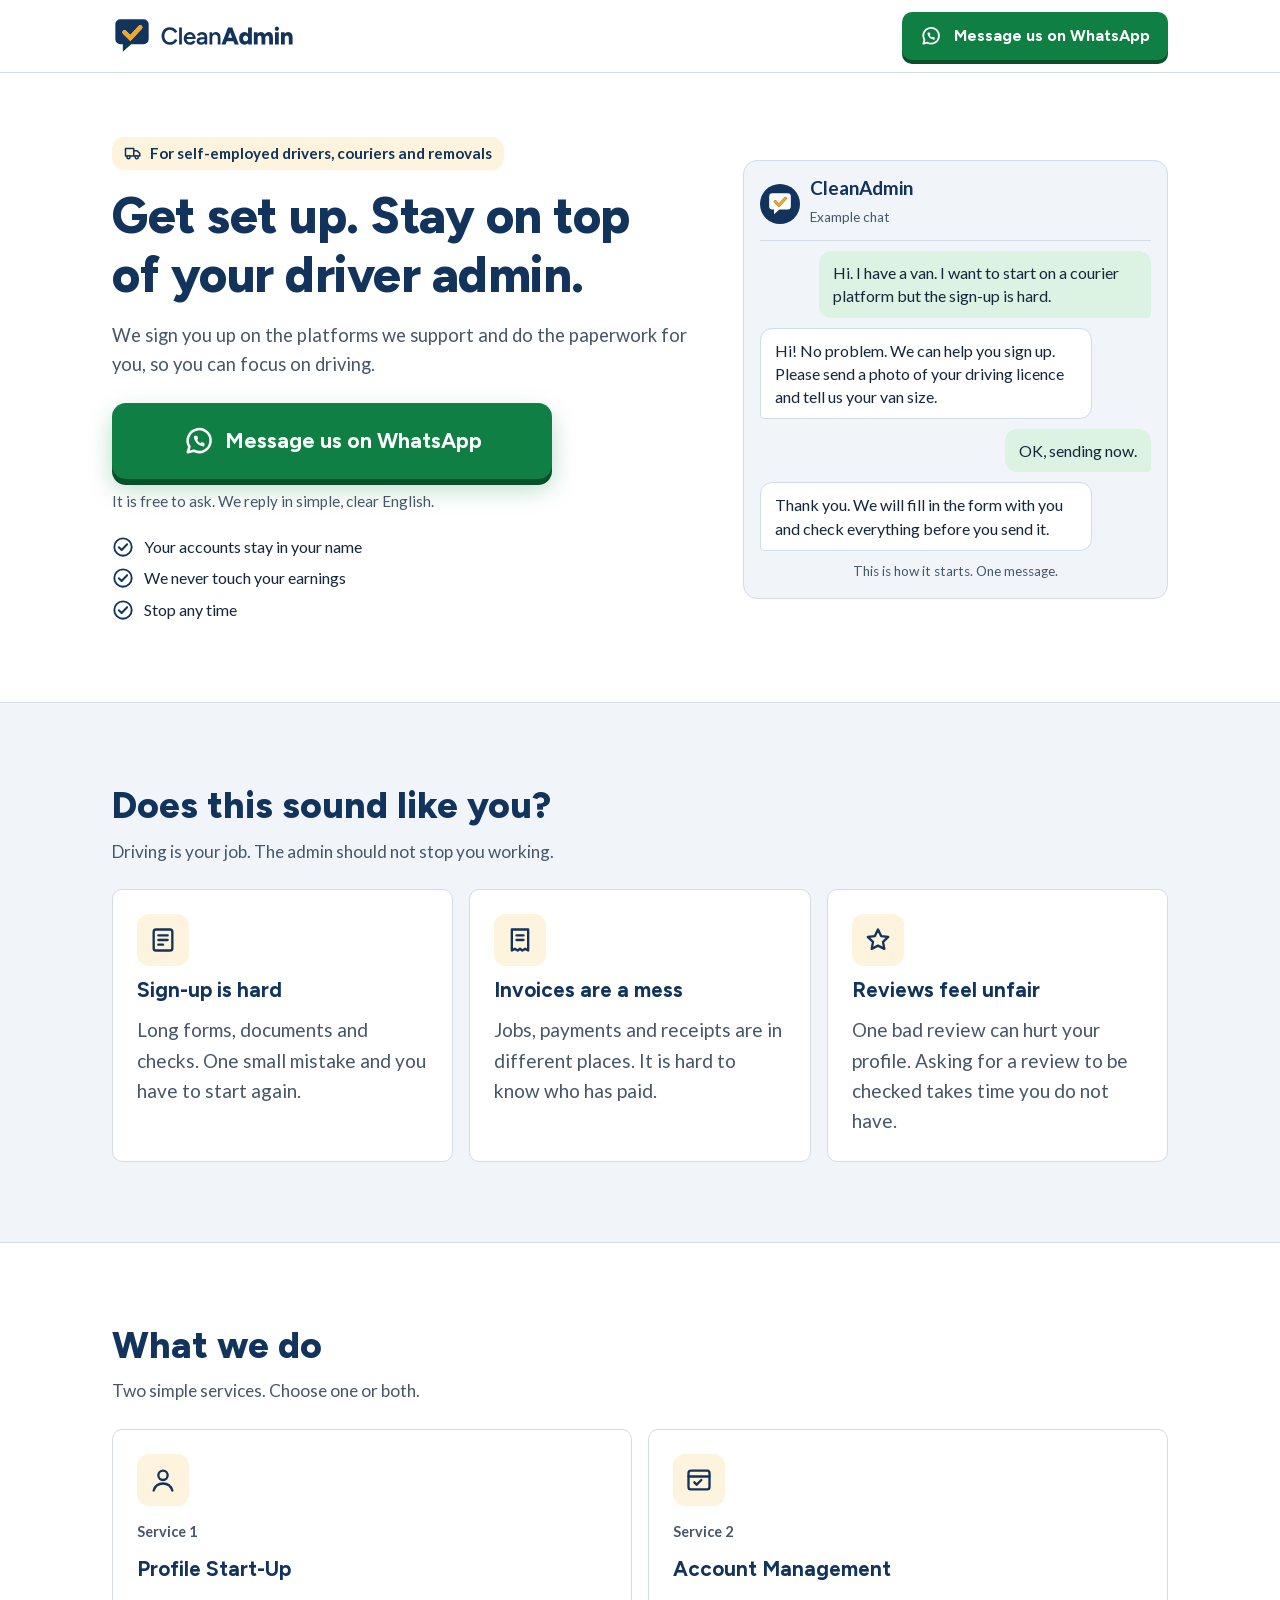
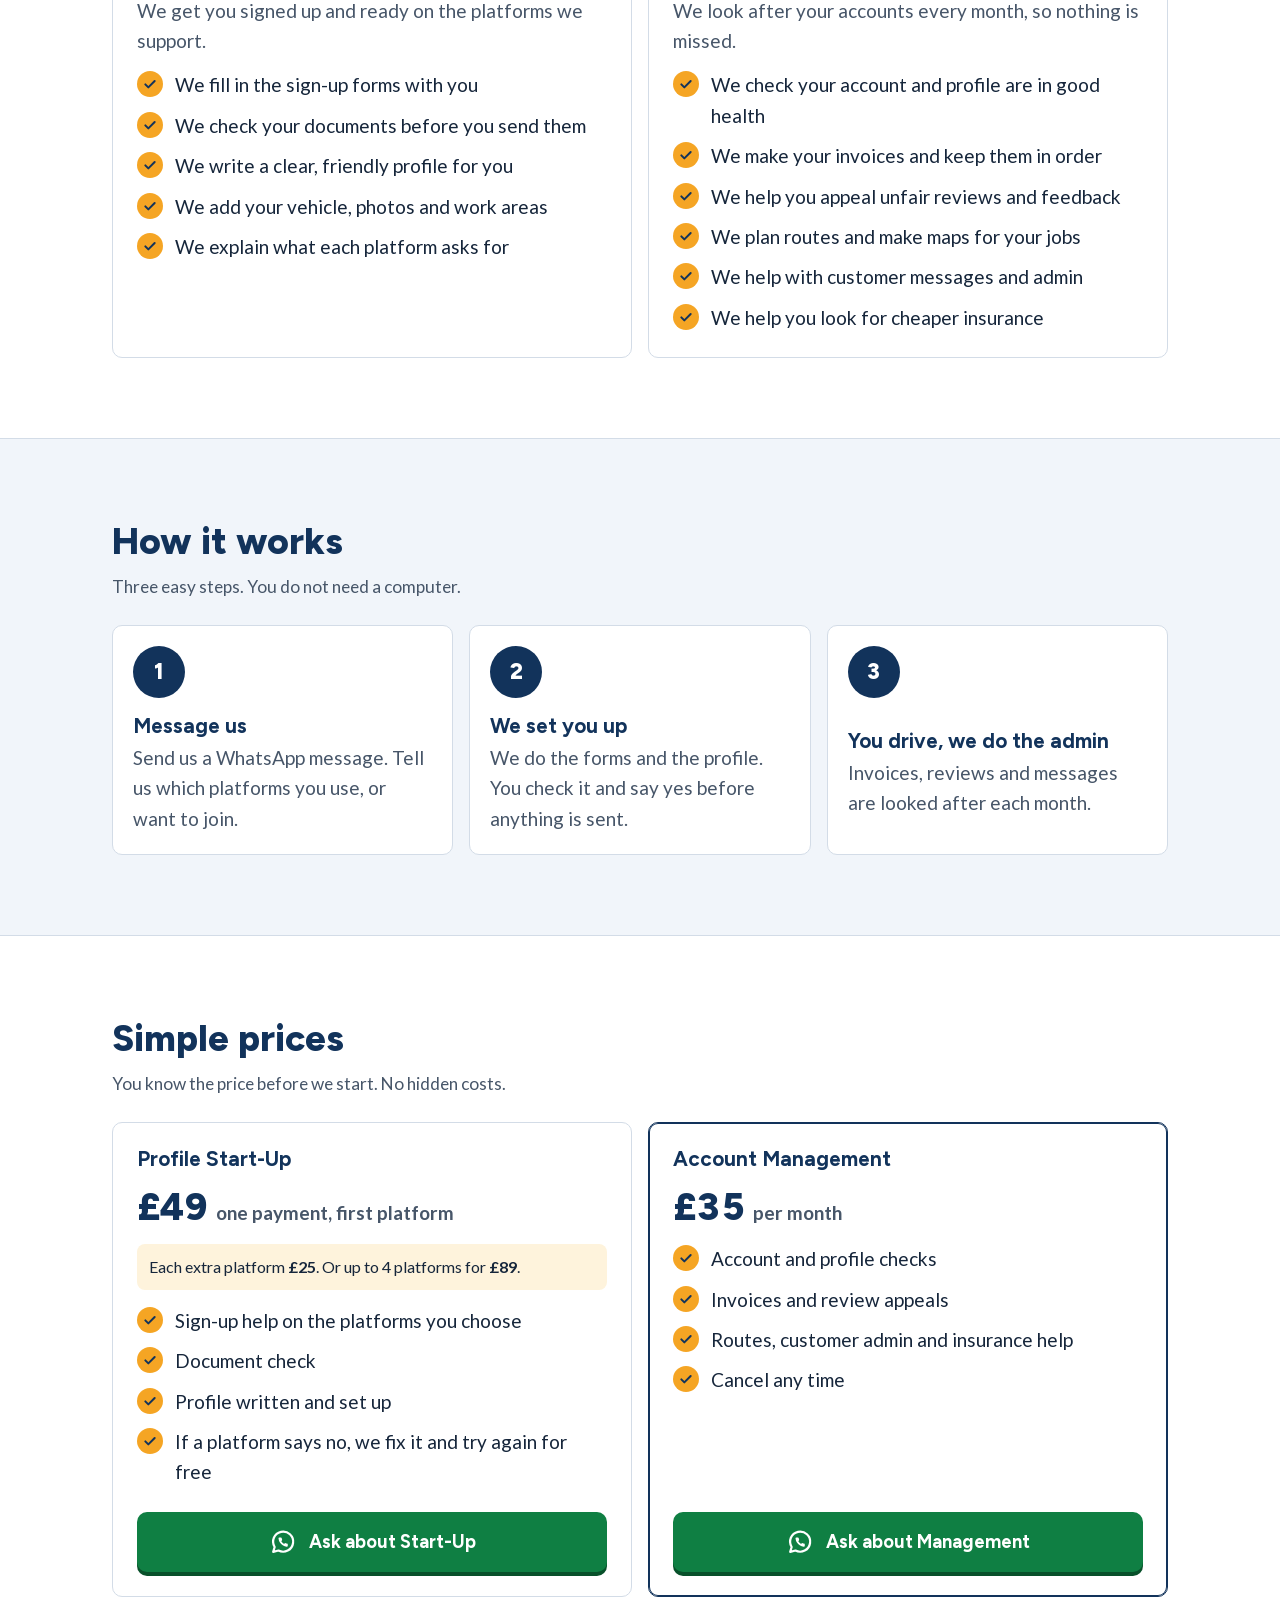
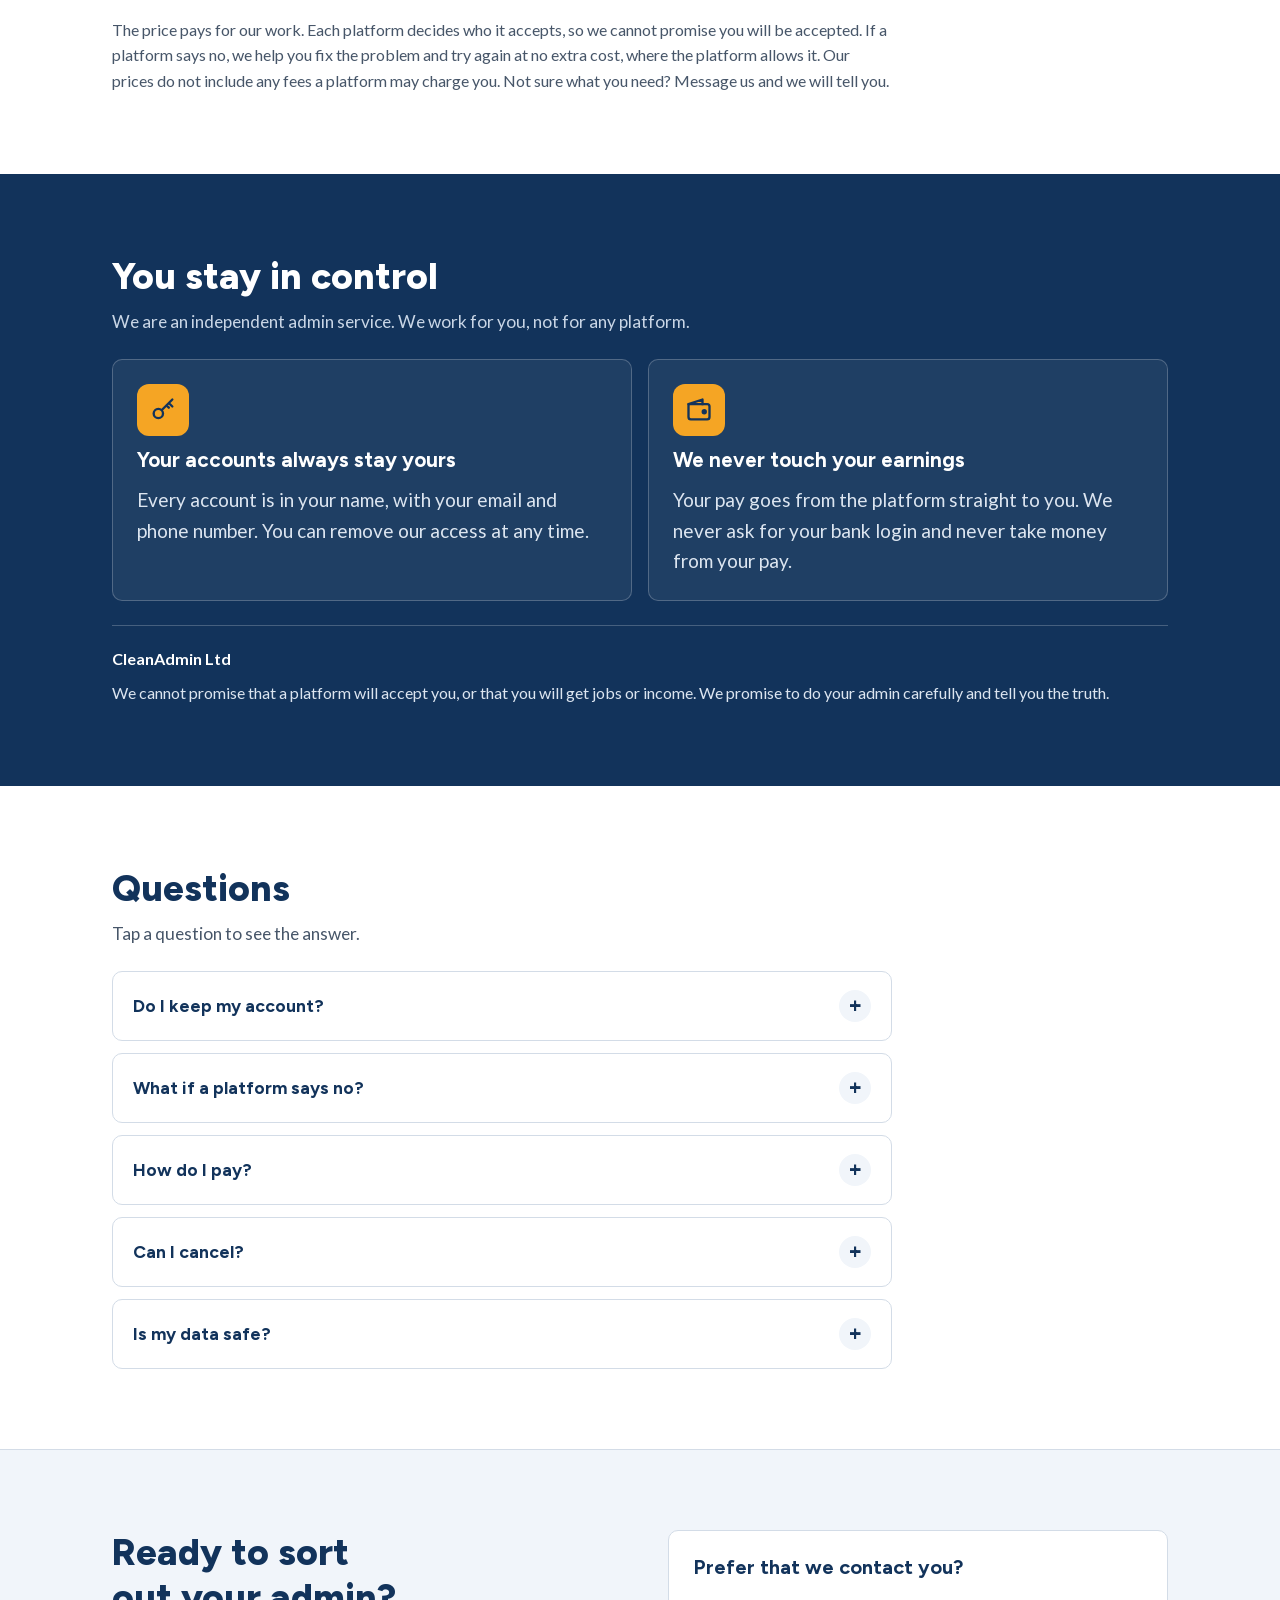
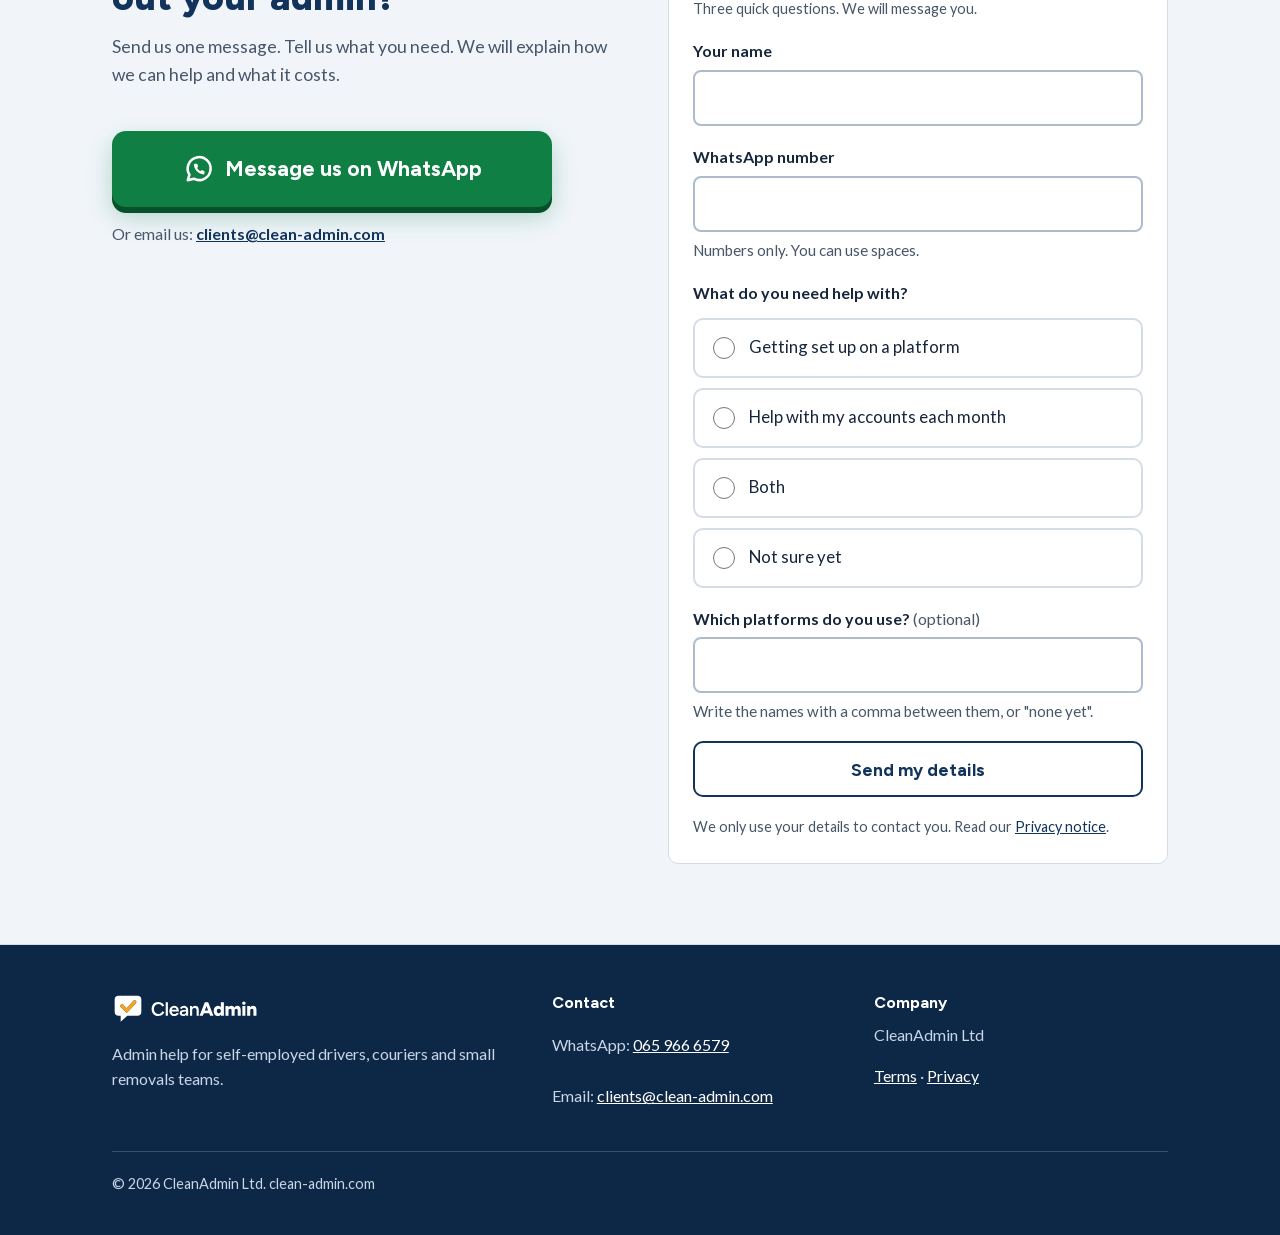
==== commit eeb4693d: "Remove footer disclosure and platform name from example chat" ====
--- a/index.html
+++ b/index.html
@@ -82,7 +82,7 @@
           <div class="av"><svg viewBox="0 0 48 48" aria-hidden="true"><path fill-rule="evenodd" fill="#FFFFFF" d="M10 4h28a6 6 0 0 1 6 6v18a6 6 0 0 1-6 6H23l-10 9v-9h-3a6 6 0 0 1-6-6V10a6 6 0 0 1 6-6z M13.23 21.27 L22.07 30.11 L35.84 15.20 A2.5 2.5 0 0 0 32.16 11.80 L21.93 22.89 L16.77 17.73 A2.5 2.5 0 0 0 13.23 21.27 Z"/><path fill="#F5A524" d="M13.23 21.27 L22.07 30.11 L35.84 15.20 A2.5 2.5 0 0 0 32.16 11.80 L21.93 22.89 L16.77 17.73 A2.5 2.5 0 0 0 13.23 21.27 Z"/></svg></div>
           <div><b>CleanAdmin</b><span>Example chat</span></div>
         </div>
-        <p class="msg me">Hi. I have a van. I want to start on Shiply but the sign-up is hard.</p>
+        <p class="msg me">Hi. I have a van. I want to start on a courier platform but the sign-up is hard.</p>
         <p class="msg us">Hi! No problem. We can help you sign up. Please send a photo of your driving licence and tell us your van size.</p>
         <p class="msg me">OK, sending now.</p>
         <p class="msg us">Thank you. We will fill in the form with you and check everything before you send it.</p>
@@ -347,7 +347,6 @@
       </div>
     </div>
     <div class="legal">
-      <p>CleanAdmin is an independent admin service. We are not part of, or approved by, any platform named on this page. Platform names belong to their owners and are shown only to say which platforms we support.</p>
       <p>&copy; <span id="yr">2026</span> CleanAdmin Ltd. clean-admin.com</p>
     </div>
   </div>
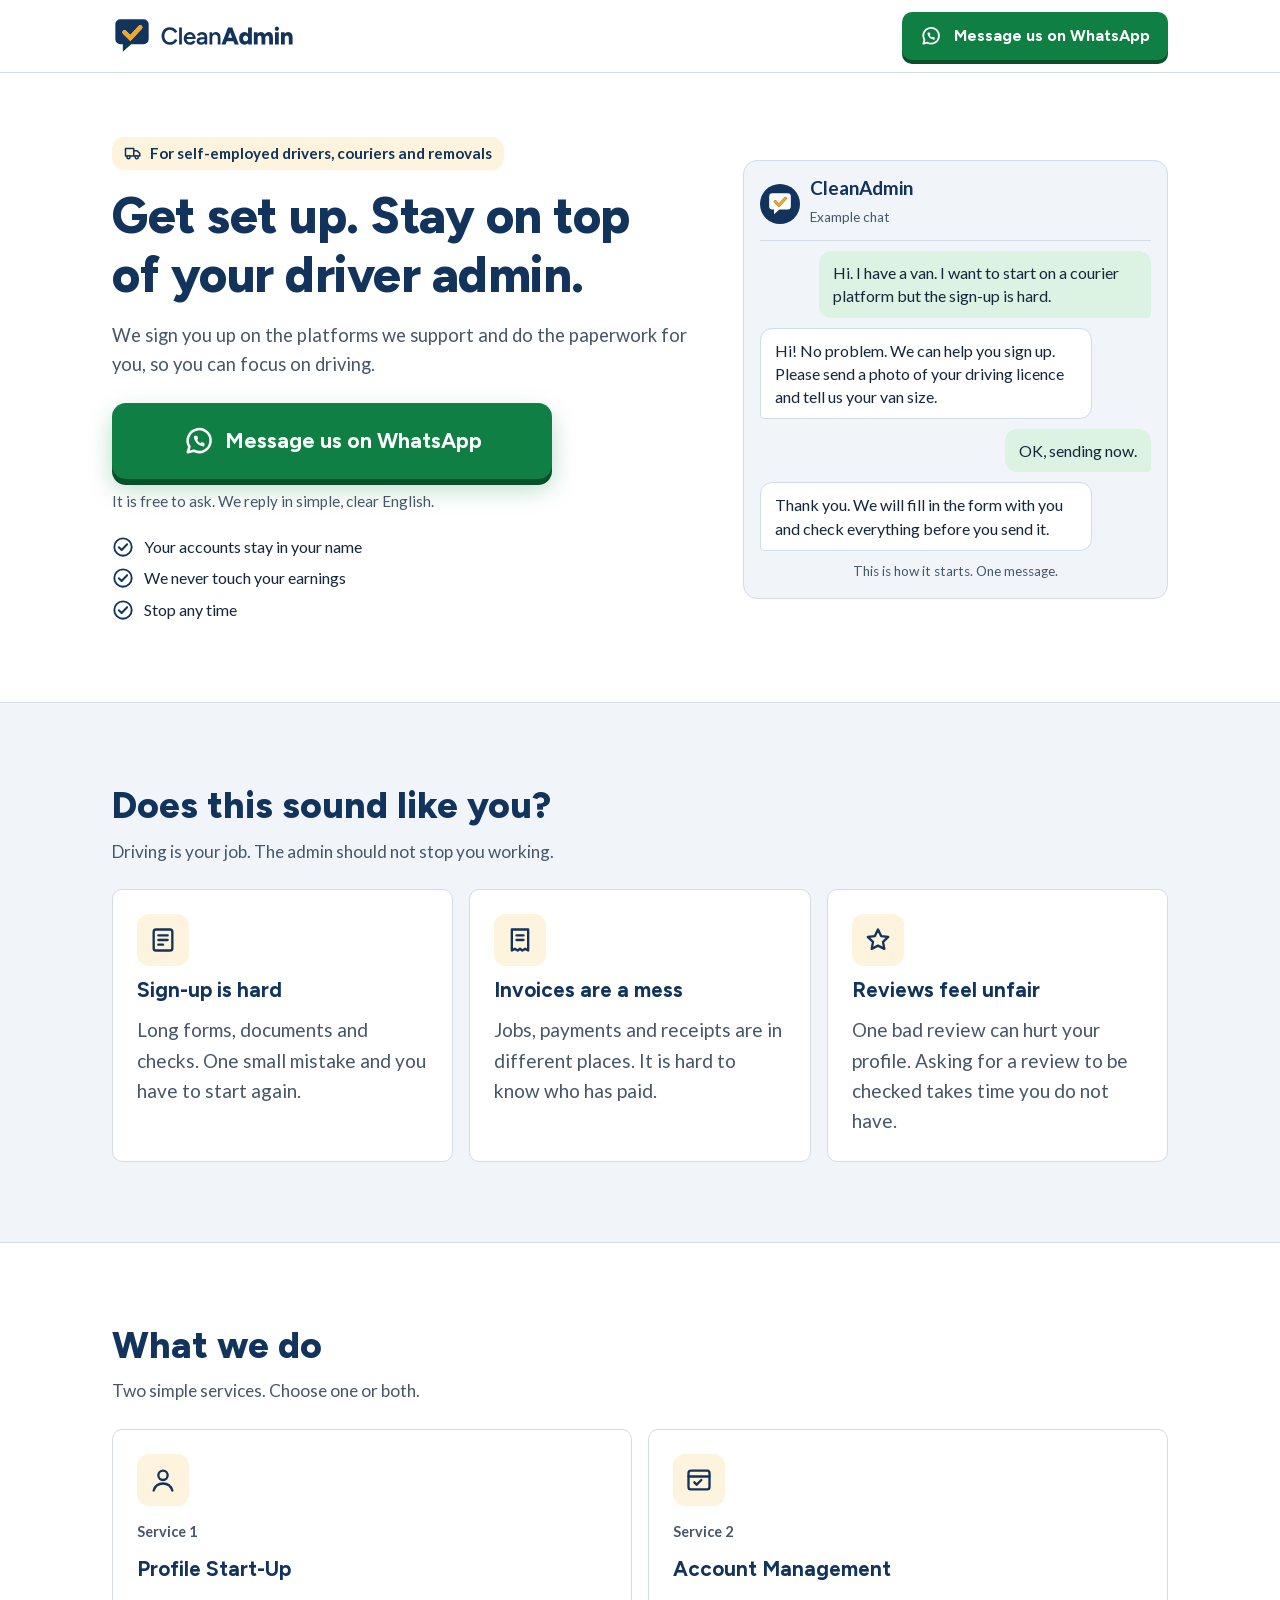
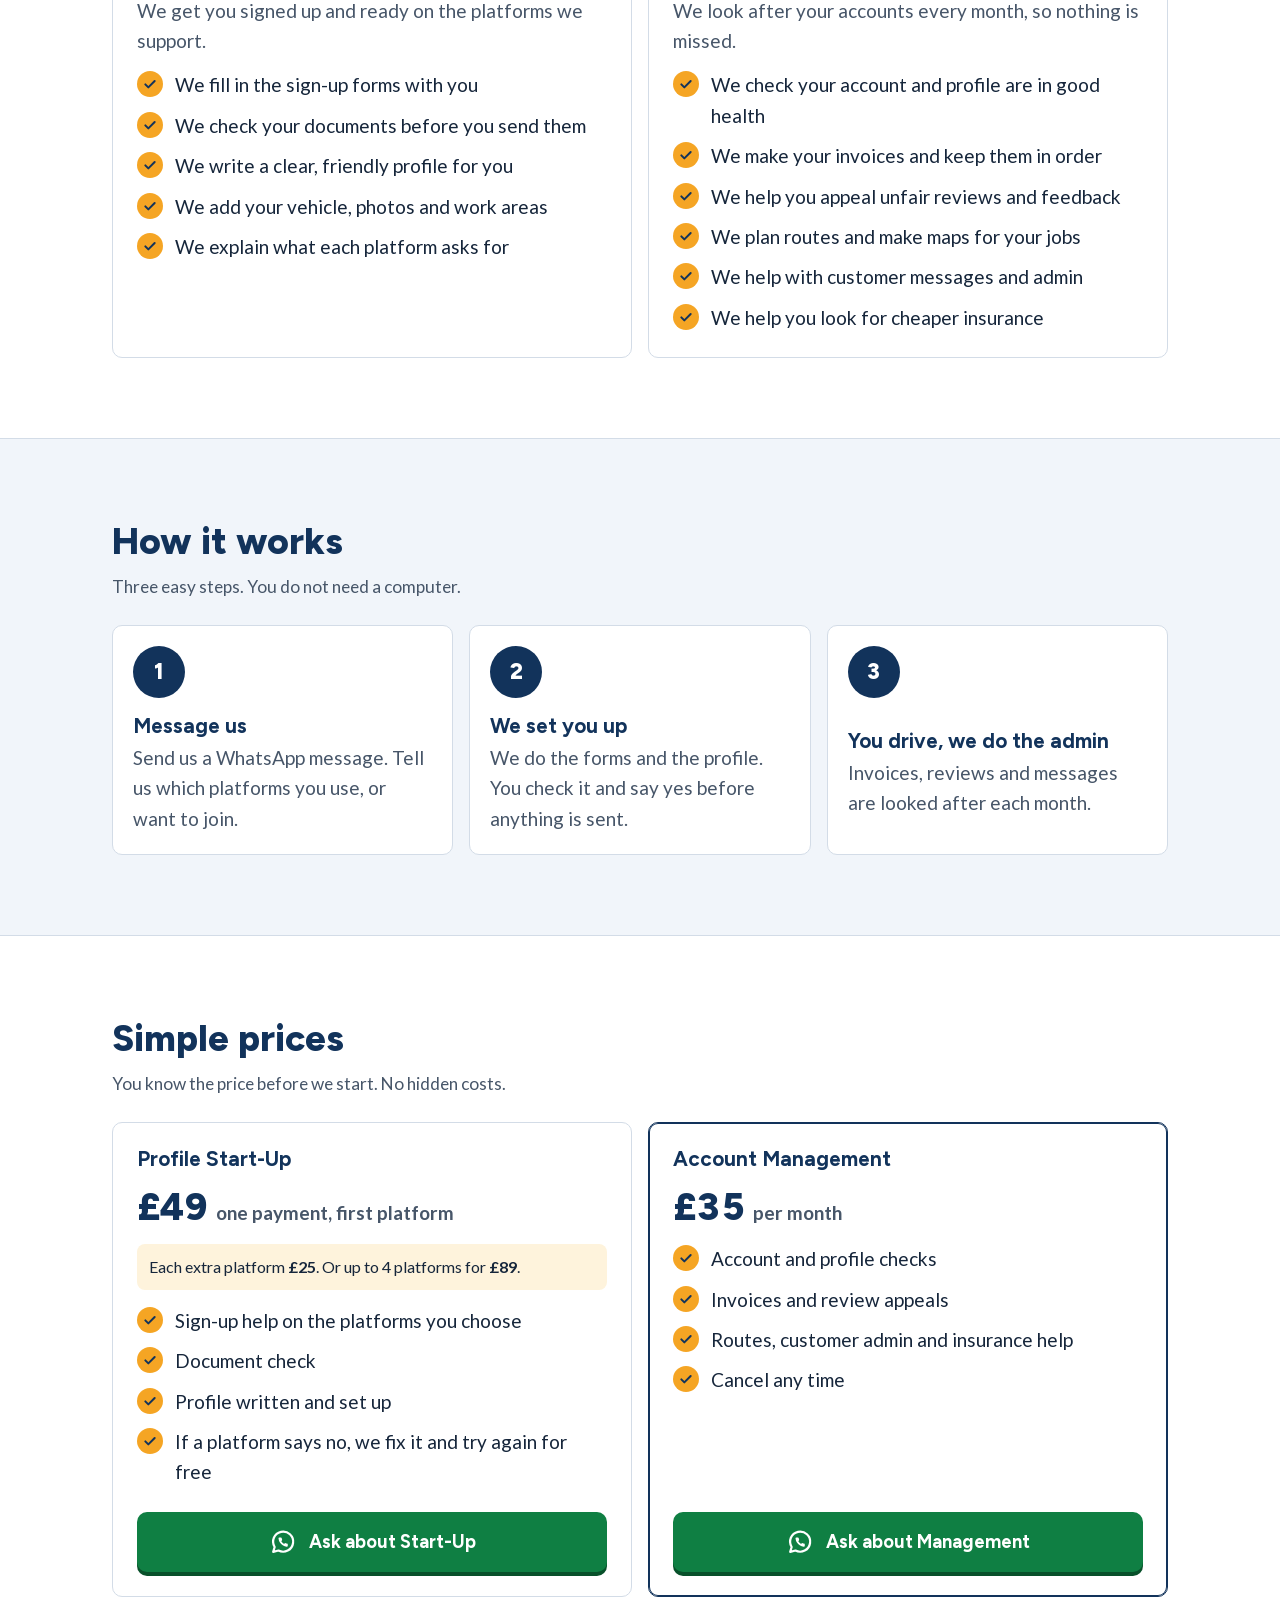
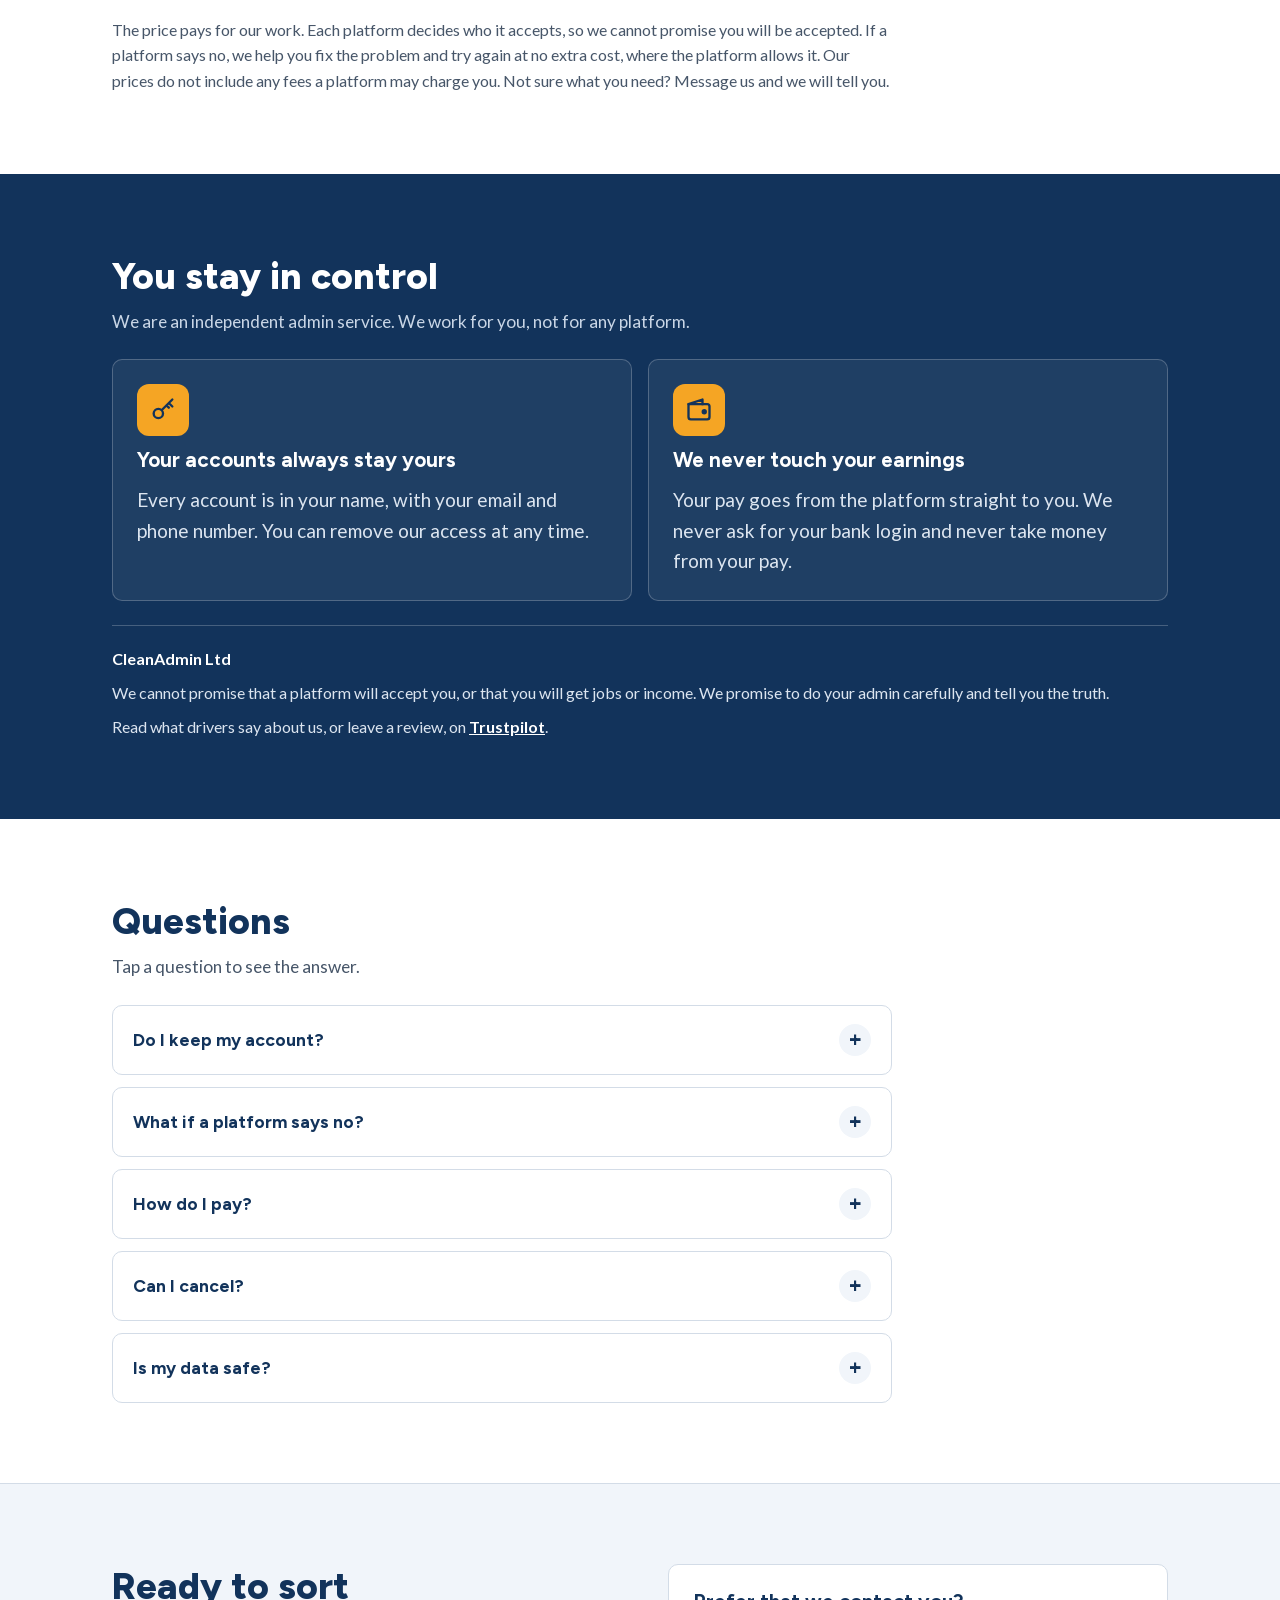
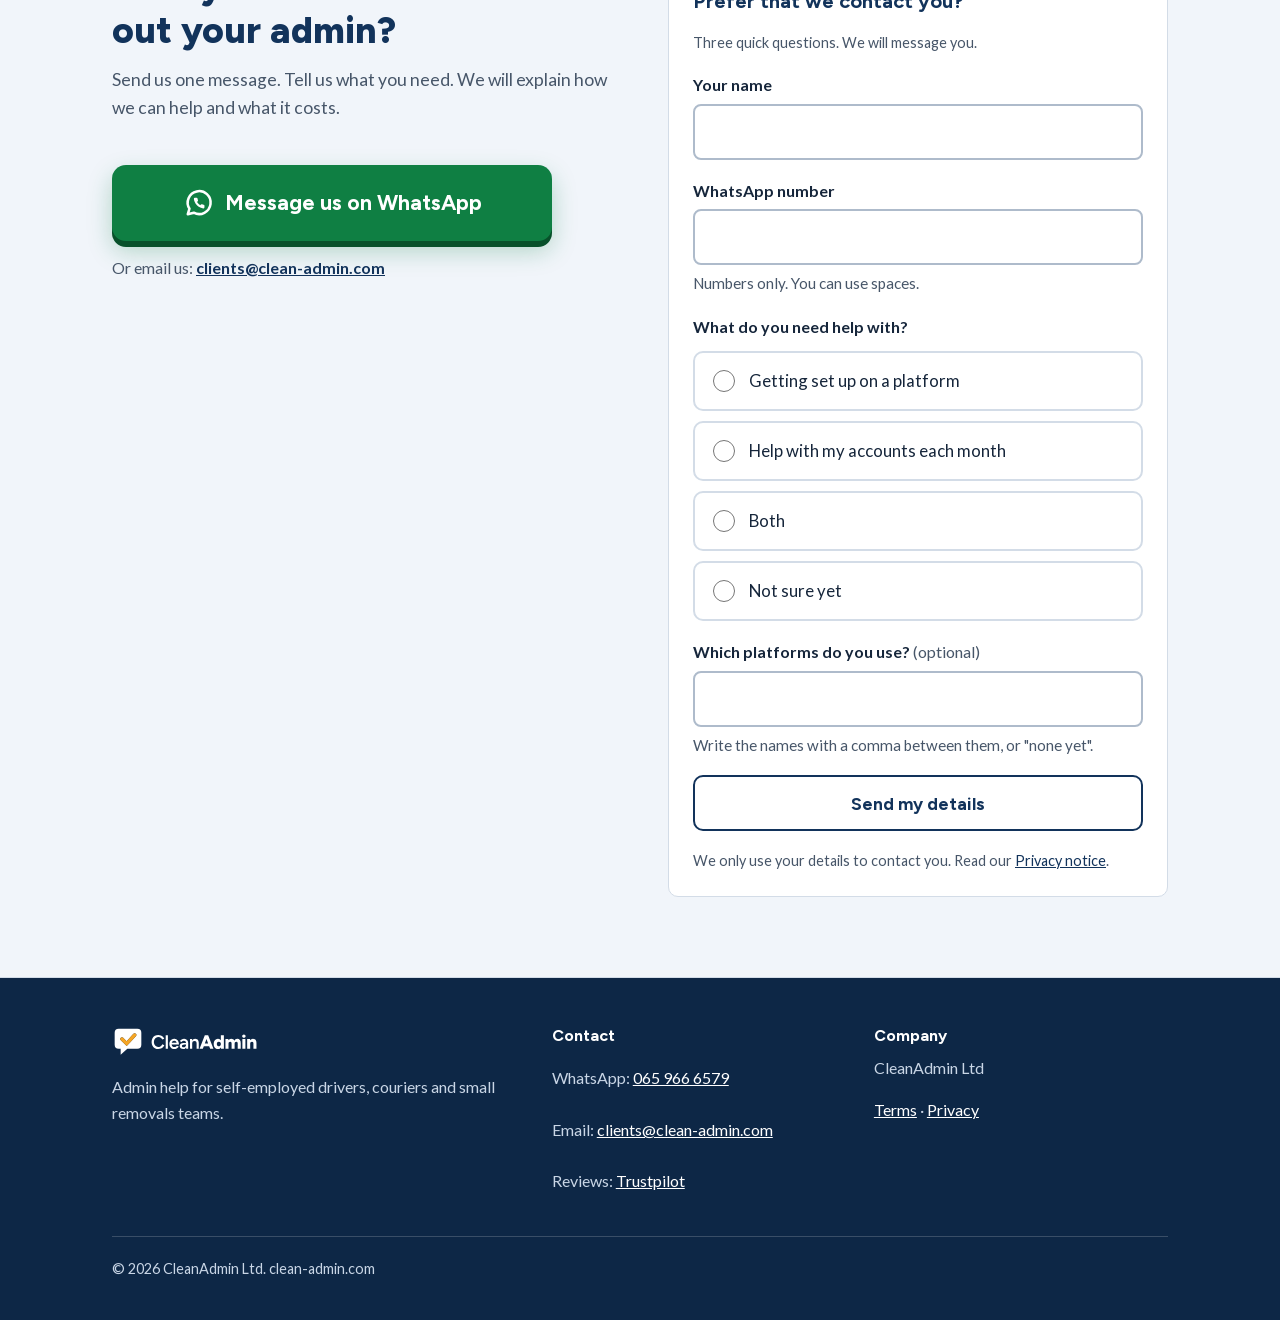
==== commit e97581ef: "Add Trustpilot review links to trust section and footer Co-Authored-By: Claude Opus 5.5 <noreply@ant" ====
--- a/index.html
+++ b/index.html
@@ -25,11 +25,11 @@
 <meta property="og:image:height" content="630">
 <meta property="og:image:alt" content="CleanAdmin. Get set up. Stay on top of your driver admin.">
 <meta name="twitter:card" content="summary_large_image">
-<script type="application/ld+json">{"@context":"https://schema.org","@type":"ProfessionalService","name":"CleanAdmin","legalName":"CleanAdmin Ltd","url":"https://www.clean-admin.com/","logo":"https://www.clean-admin.com/icon-512.png","image":"https://www.clean-admin.com/og-image.png","description":"We sign you up on the platforms we support and look after your driver admin: invoices, reviews, routes and more. Message us on WhatsApp.","email":"clients@clean-admin.com","priceRange":"\u00a3\u00a3","makesOffer":[{"@type":"Offer","name":"Profile Start-Up","price":"49","priceCurrency":"GBP"},{"@type":"Offer","name":"Account Management","price":"35","priceCurrency":"GBP","priceSpecification":{"@type":"UnitPriceSpecification","price":"35","priceCurrency":"GBP","unitCode":"MON"}}]}</script>
+<script type="application/ld+json">{"@context":"https://schema.org","@type":"ProfessionalService","name":"CleanAdmin","legalName":"CleanAdmin Ltd","url":"https://www.clean-admin.com/","logo":"https://www.clean-admin.com/icon-512.png","image":"https://www.clean-admin.com/og-image.png","description":"We sign you up on the platforms we support and look after your driver admin: invoices, reviews, routes and more. Message us on WhatsApp.","email":"clients@clean-admin.com","sameAs":["https://uk.trustpilot.com/review/clean-admin.com"],"priceRange":"\u00a3\u00a3","makesOffer":[{"@type":"Offer","name":"Profile Start-Up","price":"49","priceCurrency":"GBP"},{"@type":"Offer","name":"Account Management","price":"35","priceCurrency":"GBP","priceSpecification":{"@type":"UnitPriceSpecification","price":"35","priceCurrency":"GBP","unitCode":"MON"}}]}</script>
 <link rel="preload" href="/fonts/lato-400.woff2" as="font" type="font/woff2" crossorigin>
 <link rel="preload" href="/fonts/figtree.woff2" as="font" type="font/woff2" crossorigin>
 <style>@font-face{font-family:'Figtree';font-style:normal;font-weight:600 800;font-display:swap;src:url(/fonts/figtree.woff2) format('woff2');unicode-range:U+0000-00FF, U+0131, U+0152-0153, U+02BB-02BC, U+02C6, U+02DA, U+02DC, U+0304, U+0308, U+0329, U+2000-206F, U+20AC, U+2122, U+2191, U+2193, U+2212, U+2215, U+FEFF, U+FFFD}@font-face{font-family:'Lato';font-style:italic;font-weight:300;font-display:swap;src:url(/fonts/lato-300-italic.woff2) format('woff2');unicode-range:U+0000-00FF, U+0131, U+0152-0153, U+02BB-02BC, U+02C6, U+02DA, U+02DC, U+0304, U+0308, U+0329, U+2000-206F, U+20AC, U+2122, U+2191, U+2193, U+2212, U+2215, U+FEFF, U+FFFD}@font-face{font-family:'Lato';font-style:italic;font-weight:400;font-display:swap;src:url(/fonts/lato-400-italic.woff2) format('woff2');unicode-range:U+0000-00FF, U+0131, U+0152-0153, U+02BB-02BC, U+02C6, U+02DA, U+02DC, U+0304, U+0308, U+0329, U+2000-206F, U+20AC, U+2122, U+2191, U+2193, U+2212, U+2215, U+FEFF, U+FFFD}@font-face{font-family:'Lato';font-style:italic;font-weight:700;font-display:swap;src:url(/fonts/lato-700-italic.woff2) format('woff2');unicode-range:U+0000-00FF, U+0131, U+0152-0153, U+02BB-02BC, U+02C6, U+02DA, U+02DC, U+0304, U+0308, U+0329, U+2000-206F, U+20AC, U+2122, U+2191, U+2193, U+2212, U+2215, U+FEFF, U+FFFD}@font-face{font-family:'Lato';font-style:italic;font-weight:900;font-display:swap;src:url(/fonts/lato-900-italic.woff2) format('woff2');unicode-range:U+0000-00FF, U+0131, U+0152-0153, U+02BB-02BC, U+02C6, U+02DA, U+02DC, U+0304, U+0308, U+0329, U+2000-206F, U+20AC, U+2122, U+2191, U+2193, U+2212, U+2215, U+FEFF, U+FFFD}@font-face{font-family:'Lato';font-style:normal;font-weight:300;font-display:swap;src:url(/fonts/lato-300.woff2) format('woff2');unicode-range:U+0000-00FF, U+0131, U+0152-0153, U+02BB-02BC, U+02C6, U+02DA, U+02DC, U+0304, U+0308, U+0329, U+2000-206F, U+20AC, U+2122, U+2191, U+2193, U+2212, U+2215, U+FEFF, U+FFFD}@font-face{font-family:'Lato';font-style:normal;font-weight:400;font-display:swap;src:url(/fonts/lato-400.woff2) format('woff2');unicode-range:U+0000-00FF, U+0131, U+0152-0153, U+02BB-02BC, U+02C6, U+02DA, U+02DC, U+0304, U+0308, U+0329, U+2000-206F, U+20AC, U+2122, U+2191, U+2193, U+2212, U+2215, U+FEFF, U+FFFD}@font-face{font-family:'Lato';font-style:normal;font-weight:700;font-display:swap;src:url(/fonts/lato-700.woff2) format('woff2');unicode-range:U+0000-00FF, U+0131, U+0152-0153, U+02BB-02BC, U+02C6, U+02DA, U+02DC, U+0304, U+0308, U+0329, U+2000-206F, U+20AC, U+2122, U+2191, U+2193, U+2212, U+2215, U+FEFF, U+FFFD}@font-face{font-family:'Lato';font-style:normal;font-weight:900;font-display:swap;src:url(/fonts/lato-900.woff2) format('woff2');unicode-range:U+0000-00FF, U+0131, U+0152-0153, U+02BB-02BC, U+02C6, U+02DA, U+02DC, U+0304, U+0308, U+0329, U+2000-206F, U+20AC, U+2122, U+2191, U+2193, U+2212, U+2215, U+FEFF, U+FFFD}</style>
-<style>:root{color-scheme: light;--blue: #12335B;--amber: #F5A524;--amber-soft: #FEF3DC;--ink: #16263B;--muted: #475669;--line: #D3DCE7;--band: #F1F5FA;--white: #FFFFFF;--wa: #0F7F43;--wa-hover: #0B6635;--wa-press: #08502A;--focus: #2F6FD6;--font-head: "Figtree", "Segoe UI", Roboto, Helvetica, Arial, sans-serif;--font-body: "Lato", "Segoe UI", Roboto, Helvetica, Arial, sans-serif;--r: 10px;--wrap: 1120px;}*{box-sizing: border-box;}[hidden]{display: none !important;}html{-webkit-text-size-adjust: 100%;text-size-adjust: 100%;}a, button, summary, label{-webkit-tap-highlight-color: rgba(18,51,91,.12);touch-action: manipulation;}html{scroll-behavior: smooth;}@media (prefers-reduced-motion: reduce){html{scroll-behavior: auto;}}body{margin: 0;background: var(--white);color: var(--ink);font-family: var(--font-body);font-size: 18px;line-height: 1.6;-webkit-font-smoothing: antialiased;}h1, h2, h3{font-family: var(--font-head);color: var(--blue);line-height: 1.2;margin: 0;text-wrap: balance;font-weight: 800;}h1{font-size: 2.1rem;letter-spacing: -0.01em;}h2{font-size: 1.75rem;}h3{font-size: 1.3rem;font-weight: 700;}p{margin: 0;}a{color: var(--blue);}:focus-visible{outline: 3px solid var(--focus);outline-offset: 3px;border-radius: 4px;}.wrap{max-width: var(--wrap);margin: 0 auto;padding-inline: 20px;}section{padding-block: 48px;}.band{background: var(--band);border-block: 1px solid var(--line);}.section-head{display: grid;gap: 10px;margin-bottom: 24px;max-width: 680px;}.section-head p{color: var(--muted);font-size: 1.08rem;}.eyebrow{font-size: 0.85rem;font-weight: 700;letter-spacing: 0.08em;text-transform: uppercase;color: var(--muted);}.logo svg{display: block;height: 30px;width: auto;}.btn-wa{display: inline-flex;align-items: center;justify-content: center;gap: 12px;min-height: 60px;padding: 14px 28px;background: var(--wa);color: var(--white);font: 700 1.15rem/1.2 var(--font-head);text-decoration: none;border: 0;border-radius: var(--r);cursor: pointer;box-shadow: 0 4px 0 var(--wa-press);transition: transform .08s ease, box-shadow .08s ease;}.btn-wa:hover{background: var(--wa-hover);}.btn-wa:active{transform: translateY(3px);box-shadow: 0 1px 0 var(--wa-press);}.btn-wa svg{width: 28px;height: 28px;flex: none;}.btn-wa.big{width: 100%;min-height: 76px;padding: 18px 20px;font-size: clamp(1.1rem, 5vw, 1.35rem);white-space: nowrap;gap: 10px;border-radius: 14px;box-shadow: 0 6px 0 var(--wa-press), 0 10px 24px rgba(15,127,67,.28);}.btn-wa.big:active{transform: translateY(4px);box-shadow: 0 2px 0 var(--wa-press), 0 4px 10px rgba(15,127,67,.25);}.btn-wa.big svg{width: 32px;height: 32px;}.btn-wa.small{min-height: 48px;padding: 10px 18px;font-size: 1rem;}.btn-wa.small svg{width: 22px;height: 22px;}.cta-row{display: grid;gap: 10px;margin-top: 28px;}.cta-note{color: var(--muted);font-size: 0.95rem;}.site-header{position: relative;z-index: 20;background: var(--white);border-bottom: 1px solid var(--line);}.site-header .wrap{display: flex;align-items: center;justify-content: space-between;min-height: 60px;gap: 16px;}.site-header .btn-wa{display: none;}.hero{padding-block: 28px 44px;}.hero-grid{display: grid;gap: 32px;}.hero-copy{display: grid;gap: 16px;}.who{display: inline-flex;align-items: center;gap: 8px;justify-self: start;line-height: 1.35;background: var(--amber-soft);color: var(--blue);font-weight: 700;font-size: 0.95rem;padding: 6px 12px;border-radius: 12px;}.who svg{width: 18px;height: 18px;}.hero-copy .lead{font-size: 1.15rem;color: var(--muted);}.hero .cta-row{margin-top: 8px;}.checks{list-style: none;padding: 0;margin: 4px 0 0;display: grid;gap: 6px;font-size: 1rem;color: var(--ink);}.checks li{display: flex;gap: 10px;align-items: flex-start;}.checks svg{width: 22px;height: 22px;flex: none;margin-top: 2px;color: var(--blue);}.chat{background: var(--band);border: 1px solid var(--line);border-radius: 14px;padding: 16px;display: grid;gap: 10px;align-content: start;}.chat-top{display: flex;align-items: center;gap: 10px;padding-bottom: 10px;border-bottom: 1px solid var(--line);}.chat-top .av{width: 40px;height: 40px;border-radius: 50%;background: var(--blue);display: grid;place-items: center;}.chat-top .av svg{width: 26px;height: 26px;}.chat-top b{display: block;color: var(--blue);line-height: 1.2;}.chat-top span{font-size: 0.85rem;color: var(--muted);}.msg{max-width: 85%;padding: 10px 14px;border-radius: 12px;font-size: 1rem;line-height: 1.45;}.msg.me{justify-self: end;background: #DCF3E3;border-bottom-right-radius: 4px;}.msg.us{justify-self: start;background: var(--white);border: 1px solid var(--line);border-bottom-left-radius: 4px;}.chat-cap{font-size: 0.85rem;color: var(--muted);text-align: center;}.cards{display: grid;gap: 16px;}.card{background: var(--white);border: 1px solid var(--line);border-radius: var(--r);padding: 24px;display: flex;flex-direction: column;gap: 12px;min-width: 0;}.icon{align-self: flex-start;flex: none;width: 52px;height: 52px;border-radius: 12px;background: var(--amber-soft);display: grid;place-items: center;color: var(--blue);}.icon svg{width: 28px;height: 28px;}.card p{color: var(--muted);}.service{gap: 14px;}.service .tag{font-size: 0.9rem;font-weight: 700;color: var(--muted);}.ticks{list-style: none;padding: 0;margin: 0;display: grid;gap: 10px;}.ticks li{display: flex;gap: 12px;align-items: flex-start;}.ticks .tk{width: 26px;height: 26px;border-radius: 50%;background: var(--amber);display: grid;place-items: center;flex: none;margin-top: 1px;}.ticks .tk svg{width: 16px;height: 16px;color: var(--blue);}.steps{list-style: none;padding: 0;margin: 0;display: grid;gap: 16px;counter-reset: s;}.step{display: grid;grid-template-columns: 52px 1fr;gap: 16px;align-items: start;background: var(--white);border: 1px solid var(--line);border-radius: var(--r);padding: 20px;}.step .n{font-family: var(--font-head);width: 52px;height: 52px;border-radius: 50%;background: var(--blue);color: var(--white);font-weight: 800;font-size: 1.4rem;display: grid;place-items: center;}.step div{display: grid;gap: 4px;min-width: 0;}.step p{color: var(--muted);}.prices{display: grid;gap: 16px;}.price{background: var(--white);border: 1px solid var(--line);border-radius: var(--r);padding: 24px;display: flex;flex-direction: column;gap: 16px;min-width: 0;}.price.main{border-color: var(--blue);box-shadow: inset 0 0 0 1px var(--blue);}.price .amt{display: flex;align-items: baseline;gap: 8px;flex-wrap: wrap;}.price .amt strong{font-family: var(--font-head);font-size: 2.4rem;font-weight: 800;color: var(--blue);line-height: 1;font-variant-numeric: tabular-nums;}.price .amt span{color: var(--muted);font-weight: 700;}.price .ticks{margin-bottom: 8px;}.price .btn-wa{width: 100%;margin-top: auto;}.price .extra{color: var(--ink);font-size: 1rem;background: var(--amber-soft);border-radius: 8px;padding: 10px 12px;}.price-note{max-width: 780px;margin-top: 20px;color: var(--muted);font-size: 1rem;}.trust{background: var(--blue);color: var(--white);}.trust h2, .trust h3{color: var(--white);}.trust .section-head p{color: #C9D6E6;}.trust .cards .card{background: rgba(255,255,255,.06);border-color: rgba(255,255,255,.22);}.trust .card p{color: #DCE5F0;}.trust .icon{background: var(--amber);}.trust-facts{margin-top: 24px;display: grid;gap: 8px;font-size: 1rem;color: #DCE5F0;border-top: 1px solid rgba(255,255,255,.22);padding-top: 20px;}.trust-facts b{color: var(--white);}.faq{max-width: 780px;display: grid;gap: 12px;}.faq details{border: 1px solid var(--line);border-radius: var(--r);background: var(--white);}.faq summary{font-family: var(--font-head);list-style: none;cursor: pointer;padding: 18px 20px;min-height: 64px;display: flex;align-items: center;justify-content: space-between;gap: 16px;font-weight: 700;color: var(--blue);font-size: 1.1rem;}.faq summary::-webkit-details-marker{display: none;}.faq summary .pm{width: 32px;height: 32px;border-radius: 50%;background: var(--band);display: grid;place-items: center;flex: none;font-size: 1.4rem;line-height: 1;}.faq details[open] summary .pm{background: var(--amber);}.faq details[open] summary .pm::before{content: "\2212";}.faq summary .pm::before{content: "+";}.faq .ans{padding: 0 20px 20px;color: var(--muted);display: grid;gap: 10px;}.final-grid{display: grid;gap: 32px;}.final-copy{display: grid;gap: 14px;align-content: start;}.final-copy .lead{color: var(--muted);font-size: 1.1rem;}.form-card{background: var(--white);border: 1px solid var(--line);border-radius: var(--r);padding: 24px;display: grid;gap: 18px;}.form-card h3{font-size: 1.25rem;}.field{display: grid;gap: 6px;}.field label, .field legend{font-weight: 700;color: var(--ink);font-size: 1rem;padding: 0;}fieldset.field{border: 0;margin: 0;padding: 0;min-width: 0;}.choices{display: grid;gap: 10px;margin-top: 10px;}.field .choice{display: flex;align-items: center;gap: 14px;min-height: 60px;padding: 14px 18px;border: 2px solid var(--line);border-radius: 10px;background: var(--white);font-weight: 400;font-size: 1.05rem;line-height: 1.35;color: var(--ink);cursor: pointer;transition: border-color .12s ease, background-color .12s ease;}.field .choice:hover{border-color: #AEBBCB;}.field .choice input{width: 22px;height: 22px;margin: 0;flex: none;accent-color: var(--blue);}.field .choice:has(input:checked){border-color: var(--blue);background: var(--band);font-weight: 700;}.field .choice:has(input:focus-visible){outline: 3px solid var(--focus);outline-offset: 2px;}@media (prefers-reduced-motion: reduce){.field .choice{transition: none;}}.field-err{color: #B42318;font-size: 0.95rem;font-weight: 700;}.field.bad input[type=text], .field.bad input[type=tel]{border-color: #B42318;}.field.bad .choice{border-color: #E3A39C;}.field legend{margin-bottom: 2px;}.field input[type=text], .field input[type=tel]{width: 100%;min-height: 56px;padding: 12px 14px;font: 400 1.1rem var(--font-body);color: var(--ink);border: 2px solid #AEBBCB;border-radius: 8px;background: var(--white);}.field .opt-tag{font-weight: 400;color: var(--muted);}.field .hint{font-size: 0.95rem;color: var(--muted);}.field input:focus{border-color: var(--blue);outline: 3px solid rgba(47,111,214,.35);outline-offset: 0;}.btn-send{min-height: 56px;border: 2px solid var(--blue);border-radius: var(--r);background: var(--white);color: var(--blue);font: 700 1.1rem var(--font-head);cursor: pointer;}.btn-send:hover{background: var(--band);}.form-small{font-size: 0.9rem;color: var(--muted);}.err{color: #B42318;font-size: 0.95rem;font-weight: 700;}.done{background: #E8F6EE;border: 1px solid #A6D9BA;border-radius: 8px;padding: 16px;display: grid;gap: 6px;}.done b{color: var(--blue);}.email-line{font-size: 1rem;color: var(--muted);}.email-line a{font-weight: 700;word-break: break-all;}.site-footer{background: #0D2746;color: #C9D6E6;padding-block: 48px 40px;font-size: 1rem;}.site-footer .logo svg{height: 32px;}.foot-grid{display: grid;gap: 28px;}.foot-col{display: grid;gap: 6px;align-content: start;}.foot-col h2{margin: 0 0 4px;color: var(--white);font-size: 1rem;font-weight: 700;}.skip{position: absolute;left: 16px;top: -100px;z-index: 50;background: var(--blue);color: var(--white);padding: 12px 18px;border-radius: 8px;font-weight: 700;}.skip:focus{top: 12px;}.site-footer a{color: var(--white);display: inline-block;padding-block: 10px;}.site-footer .logo{padding-block: 0;}.legal{margin-top: 32px;padding-top: 20px;border-top: 1px solid rgba(255,255,255,.18);font-size: 0.9rem;display: grid;gap: 8px;}.sticky-wa{position: fixed;left: 0;right: 0;bottom: 0;z-index: 30;padding: 10px 16px calc(10px + env(safe-area-inset-bottom, 0px));background: var(--white);border-top: 1px solid var(--line);box-shadow: 0 -4px 16px rgba(18,51,91,.10);transition: transform .2s ease;}.sticky-wa .btn-wa{width: 100%;min-height: 64px;padding-inline: 16px;font-size: clamp(1.05rem, 4.8vw, 1.25rem);white-space: nowrap;gap: 10px;}.sticky-wa.away{transform: translateY(110%);}@media (prefers-reduced-motion: reduce){.sticky-wa, .btn-wa{transition: none;}}body{padding-bottom: 96px;}@media (max-width: 759px){.chat .msg:nth-of-type(3), .chat .msg:nth-of-type(4){display: none;}.card, .price, .form-card{padding: 20px;}}@media (min-width: 760px){body{font-size: 19px;padding-bottom: 0;}h1{font-size: 3.1rem;}h2{font-size: 2.3rem;}section{padding-block: 80px;}.wrap{padding-inline: 32px;}.logo svg{height: 40px;}.site-header{position: sticky;top: env(safe-area-inset-top, 0px);}.site-header .wrap{min-height: 72px;}.site-header .btn-wa{display: inline-flex;}.sticky-wa{display: none;}.hero{padding-block: 64px 80px;}.hero-grid{grid-template-columns: 1.15fr 0.85fr;align-items: center;gap: 56px;}.btn-wa.big{width: auto;min-width: 440px;}.cards.three{grid-template-columns: repeat(3, 1fr);}.cards.two{grid-template-columns: repeat(2, 1fr);}.steps{grid-template-columns: repeat(3, 1fr);}.step{grid-template-columns: 1fr;}.prices{grid-template-columns: repeat(2, 1fr);}.final-grid{grid-template-columns: 1fr 1fr;gap: 56px;align-items: start;}.foot-grid{grid-template-columns: 1.4fr 1fr 1fr;}.cta-row{justify-items: start;}}</style>
+<style>:root{color-scheme: light;--blue: #12335B;--amber: #F5A524;--amber-soft: #FEF3DC;--ink: #16263B;--muted: #475669;--line: #D3DCE7;--band: #F1F5FA;--white: #FFFFFF;--wa: #0F7F43;--wa-hover: #0B6635;--wa-press: #08502A;--focus: #2F6FD6;--font-head: "Figtree", "Segoe UI", Roboto, Helvetica, Arial, sans-serif;--font-body: "Lato", "Segoe UI", Roboto, Helvetica, Arial, sans-serif;--r: 10px;--wrap: 1120px;}*{box-sizing: border-box;}[hidden]{display: none !important;}html{-webkit-text-size-adjust: 100%;text-size-adjust: 100%;}a, button, summary, label{-webkit-tap-highlight-color: rgba(18,51,91,.12);touch-action: manipulation;}html{scroll-behavior: smooth;}@media (prefers-reduced-motion: reduce){html{scroll-behavior: auto;}}body{margin: 0;background: var(--white);color: var(--ink);font-family: var(--font-body);font-size: 18px;line-height: 1.6;-webkit-font-smoothing: antialiased;}h1, h2, h3{font-family: var(--font-head);color: var(--blue);line-height: 1.2;margin: 0;text-wrap: balance;font-weight: 800;}h1{font-size: 2.1rem;letter-spacing: -0.01em;}h2{font-size: 1.75rem;}h3{font-size: 1.3rem;font-weight: 700;}p{margin: 0;}a{color: var(--blue);}:focus-visible{outline: 3px solid var(--focus);outline-offset: 3px;border-radius: 4px;}.wrap{max-width: var(--wrap);margin: 0 auto;padding-inline: 20px;}section{padding-block: 48px;}.band{background: var(--band);border-block: 1px solid var(--line);}.section-head{display: grid;gap: 10px;margin-bottom: 24px;max-width: 680px;}.section-head p{color: var(--muted);font-size: 1.08rem;}.eyebrow{font-size: 0.85rem;font-weight: 700;letter-spacing: 0.08em;text-transform: uppercase;color: var(--muted);}.logo svg{display: block;height: 30px;width: auto;}.btn-wa{display: inline-flex;align-items: center;justify-content: center;gap: 12px;min-height: 60px;padding: 14px 28px;background: var(--wa);color: var(--white);font: 700 1.15rem/1.2 var(--font-head);text-decoration: none;border: 0;border-radius: var(--r);cursor: pointer;box-shadow: 0 4px 0 var(--wa-press);transition: transform .08s ease, box-shadow .08s ease;}.btn-wa:hover{background: var(--wa-hover);}.btn-wa:active{transform: translateY(3px);box-shadow: 0 1px 0 var(--wa-press);}.btn-wa svg{width: 28px;height: 28px;flex: none;}.btn-wa.big{width: 100%;min-height: 76px;padding: 18px 20px;font-size: clamp(1.1rem, 5vw, 1.35rem);white-space: nowrap;gap: 10px;border-radius: 14px;box-shadow: 0 6px 0 var(--wa-press), 0 10px 24px rgba(15,127,67,.28);}.btn-wa.big:active{transform: translateY(4px);box-shadow: 0 2px 0 var(--wa-press), 0 4px 10px rgba(15,127,67,.25);}.btn-wa.big svg{width: 32px;height: 32px;}.btn-wa.small{min-height: 48px;padding: 10px 18px;font-size: 1rem;}.btn-wa.small svg{width: 22px;height: 22px;}.cta-row{display: grid;gap: 10px;margin-top: 28px;}.cta-note{color: var(--muted);font-size: 0.95rem;}.site-header{position: relative;z-index: 20;background: var(--white);border-bottom: 1px solid var(--line);}.site-header .wrap{display: flex;align-items: center;justify-content: space-between;min-height: 60px;gap: 16px;}.site-header .btn-wa{display: none;}.hero{padding-block: 28px 44px;}.hero-grid{display: grid;gap: 32px;}.hero-copy{display: grid;gap: 16px;}.who{display: inline-flex;align-items: center;gap: 8px;justify-self: start;line-height: 1.35;background: var(--amber-soft);color: var(--blue);font-weight: 700;font-size: 0.95rem;padding: 6px 12px;border-radius: 12px;}.who svg{width: 18px;height: 18px;}.hero-copy .lead{font-size: 1.15rem;color: var(--muted);}.hero .cta-row{margin-top: 8px;}.checks{list-style: none;padding: 0;margin: 4px 0 0;display: grid;gap: 6px;font-size: 1rem;color: var(--ink);}.checks li{display: flex;gap: 10px;align-items: flex-start;}.checks svg{width: 22px;height: 22px;flex: none;margin-top: 2px;color: var(--blue);}.chat{background: var(--band);border: 1px solid var(--line);border-radius: 14px;padding: 16px;display: grid;gap: 10px;align-content: start;}.chat-top{display: flex;align-items: center;gap: 10px;padding-bottom: 10px;border-bottom: 1px solid var(--line);}.chat-top .av{width: 40px;height: 40px;border-radius: 50%;background: var(--blue);display: grid;place-items: center;}.chat-top .av svg{width: 26px;height: 26px;}.chat-top b{display: block;color: var(--blue);line-height: 1.2;}.chat-top span{font-size: 0.85rem;color: var(--muted);}.msg{max-width: 85%;padding: 10px 14px;border-radius: 12px;font-size: 1rem;line-height: 1.45;}.msg.me{justify-self: end;background: #DCF3E3;border-bottom-right-radius: 4px;}.msg.us{justify-self: start;background: var(--white);border: 1px solid var(--line);border-bottom-left-radius: 4px;}.chat-cap{font-size: 0.85rem;color: var(--muted);text-align: center;}.cards{display: grid;gap: 16px;}.card{background: var(--white);border: 1px solid var(--line);border-radius: var(--r);padding: 24px;display: flex;flex-direction: column;gap: 12px;min-width: 0;}.icon{align-self: flex-start;flex: none;width: 52px;height: 52px;border-radius: 12px;background: var(--amber-soft);display: grid;place-items: center;color: var(--blue);}.icon svg{width: 28px;height: 28px;}.card p{color: var(--muted);}.service{gap: 14px;}.service .tag{font-size: 0.9rem;font-weight: 700;color: var(--muted);}.ticks{list-style: none;padding: 0;margin: 0;display: grid;gap: 10px;}.ticks li{display: flex;gap: 12px;align-items: flex-start;}.ticks .tk{width: 26px;height: 26px;border-radius: 50%;background: var(--amber);display: grid;place-items: center;flex: none;margin-top: 1px;}.ticks .tk svg{width: 16px;height: 16px;color: var(--blue);}.steps{list-style: none;padding: 0;margin: 0;display: grid;gap: 16px;counter-reset: s;}.step{display: grid;grid-template-columns: 52px 1fr;gap: 16px;align-items: start;background: var(--white);border: 1px solid var(--line);border-radius: var(--r);padding: 20px;}.step .n{font-family: var(--font-head);width: 52px;height: 52px;border-radius: 50%;background: var(--blue);color: var(--white);font-weight: 800;font-size: 1.4rem;display: grid;place-items: center;}.step div{display: grid;gap: 4px;min-width: 0;}.step p{color: var(--muted);}.prices{display: grid;gap: 16px;}.price{background: var(--white);border: 1px solid var(--line);border-radius: var(--r);padding: 24px;display: flex;flex-direction: column;gap: 16px;min-width: 0;}.price.main{border-color: var(--blue);box-shadow: inset 0 0 0 1px var(--blue);}.price .amt{display: flex;align-items: baseline;gap: 8px;flex-wrap: wrap;}.price .amt strong{font-family: var(--font-head);font-size: 2.4rem;font-weight: 800;color: var(--blue);line-height: 1;font-variant-numeric: tabular-nums;}.price .amt span{color: var(--muted);font-weight: 700;}.price .ticks{margin-bottom: 8px;}.price .btn-wa{width: 100%;margin-top: auto;}.price .extra{color: var(--ink);font-size: 1rem;background: var(--amber-soft);border-radius: 8px;padding: 10px 12px;}.price-note{max-width: 780px;margin-top: 20px;color: var(--muted);font-size: 1rem;}.trust{background: var(--blue);color: var(--white);}.trust h2, .trust h3{color: var(--white);}.trust .section-head p{color: #C9D6E6;}.trust .cards .card{background: rgba(255,255,255,.06);border-color: rgba(255,255,255,.22);}.trust .card p{color: #DCE5F0;}.trust .icon{background: var(--amber);}.trust-facts{margin-top: 24px;display: grid;gap: 8px;font-size: 1rem;color: #DCE5F0;border-top: 1px solid rgba(255,255,255,.22);padding-top: 20px;}.trust-facts b{color: var(--white);}.trust-facts a{color: var(--white);font-weight: 700;}.faq{max-width: 780px;display: grid;gap: 12px;}.faq details{border: 1px solid var(--line);border-radius: var(--r);background: var(--white);}.faq summary{font-family: var(--font-head);list-style: none;cursor: pointer;padding: 18px 20px;min-height: 64px;display: flex;align-items: center;justify-content: space-between;gap: 16px;font-weight: 700;color: var(--blue);font-size: 1.1rem;}.faq summary::-webkit-details-marker{display: none;}.faq summary .pm{width: 32px;height: 32px;border-radius: 50%;background: var(--band);display: grid;place-items: center;flex: none;font-size: 1.4rem;line-height: 1;}.faq details[open] summary .pm{background: var(--amber);}.faq details[open] summary .pm::before{content: "\2212";}.faq summary .pm::before{content: "+";}.faq .ans{padding: 0 20px 20px;color: var(--muted);display: grid;gap: 10px;}.final-grid{display: grid;gap: 32px;}.final-copy{display: grid;gap: 14px;align-content: start;}.final-copy .lead{color: var(--muted);font-size: 1.1rem;}.form-card{background: var(--white);border: 1px solid var(--line);border-radius: var(--r);padding: 24px;display: grid;gap: 18px;}.form-card h3{font-size: 1.25rem;}.field{display: grid;gap: 6px;}.field label, .field legend{font-weight: 700;color: var(--ink);font-size: 1rem;padding: 0;}fieldset.field{border: 0;margin: 0;padding: 0;min-width: 0;}.choices{display: grid;gap: 10px;margin-top: 10px;}.field .choice{display: flex;align-items: center;gap: 14px;min-height: 60px;padding: 14px 18px;border: 2px solid var(--line);border-radius: 10px;background: var(--white);font-weight: 400;font-size: 1.05rem;line-height: 1.35;color: var(--ink);cursor: pointer;transition: border-color .12s ease, background-color .12s ease;}.field .choice:hover{border-color: #AEBBCB;}.field .choice input{width: 22px;height: 22px;margin: 0;flex: none;accent-color: var(--blue);}.field .choice:has(input:checked){border-color: var(--blue);background: var(--band);font-weight: 700;}.field .choice:has(input:focus-visible){outline: 3px solid var(--focus);outline-offset: 2px;}@media (prefers-reduced-motion: reduce){.field .choice{transition: none;}}.field-err{color: #B42318;font-size: 0.95rem;font-weight: 700;}.field.bad input[type=text], .field.bad input[type=tel]{border-color: #B42318;}.field.bad .choice{border-color: #E3A39C;}.field legend{margin-bottom: 2px;}.field input[type=text], .field input[type=tel]{width: 100%;min-height: 56px;padding: 12px 14px;font: 400 1.1rem var(--font-body);color: var(--ink);border: 2px solid #AEBBCB;border-radius: 8px;background: var(--white);}.field .opt-tag{font-weight: 400;color: var(--muted);}.field .hint{font-size: 0.95rem;color: var(--muted);}.field input:focus{border-color: var(--blue);outline: 3px solid rgba(47,111,214,.35);outline-offset: 0;}.btn-send{min-height: 56px;border: 2px solid var(--blue);border-radius: var(--r);background: var(--white);color: var(--blue);font: 700 1.1rem var(--font-head);cursor: pointer;}.btn-send:hover{background: var(--band);}.form-small{font-size: 0.9rem;color: var(--muted);}.err{color: #B42318;font-size: 0.95rem;font-weight: 700;}.done{background: #E8F6EE;border: 1px solid #A6D9BA;border-radius: 8px;padding: 16px;display: grid;gap: 6px;}.done b{color: var(--blue);}.email-line{font-size: 1rem;color: var(--muted);}.email-line a{font-weight: 700;word-break: break-all;}.site-footer{background: #0D2746;color: #C9D6E6;padding-block: 48px 40px;font-size: 1rem;}.site-footer .logo svg{height: 32px;}.foot-grid{display: grid;gap: 28px;}.foot-col{display: grid;gap: 6px;align-content: start;}.foot-col h2{margin: 0 0 4px;color: var(--white);font-size: 1rem;font-weight: 700;}.skip{position: absolute;left: 16px;top: -100px;z-index: 50;background: var(--blue);color: var(--white);padding: 12px 18px;border-radius: 8px;font-weight: 700;}.skip:focus{top: 12px;}.site-footer a{color: var(--white);display: inline-block;padding-block: 10px;}.site-footer .logo{padding-block: 0;}.legal{margin-top: 32px;padding-top: 20px;border-top: 1px solid rgba(255,255,255,.18);font-size: 0.9rem;display: grid;gap: 8px;}.sticky-wa{position: fixed;left: 0;right: 0;bottom: 0;z-index: 30;padding: 10px 16px calc(10px + env(safe-area-inset-bottom, 0px));background: var(--white);border-top: 1px solid var(--line);box-shadow: 0 -4px 16px rgba(18,51,91,.10);transition: transform .2s ease;}.sticky-wa .btn-wa{width: 100%;min-height: 64px;padding-inline: 16px;font-size: clamp(1.05rem, 4.8vw, 1.25rem);white-space: nowrap;gap: 10px;}.sticky-wa.away{transform: translateY(110%);}@media (prefers-reduced-motion: reduce){.sticky-wa, .btn-wa{transition: none;}}body{padding-bottom: 96px;}@media (max-width: 759px){.chat .msg:nth-of-type(3), .chat .msg:nth-of-type(4){display: none;}.card, .price, .form-card{padding: 20px;}}@media (min-width: 760px){body{font-size: 19px;padding-bottom: 0;}h1{font-size: 3.1rem;}h2{font-size: 2.3rem;}section{padding-block: 80px;}.wrap{padding-inline: 32px;}.logo svg{height: 40px;}.site-header{position: sticky;top: env(safe-area-inset-top, 0px);}.site-header .wrap{min-height: 72px;}.site-header .btn-wa{display: inline-flex;}.sticky-wa{display: none;}.hero{padding-block: 64px 80px;}.hero-grid{grid-template-columns: 1.15fr 0.85fr;align-items: center;gap: 56px;}.btn-wa.big{width: auto;min-width: 440px;}.cards.three{grid-template-columns: repeat(3, 1fr);}.cards.two{grid-template-columns: repeat(2, 1fr);}.steps{grid-template-columns: repeat(3, 1fr);}.step{grid-template-columns: 1fr;}.prices{grid-template-columns: repeat(2, 1fr);}.final-grid{grid-template-columns: 1fr 1fr;gap: 56px;align-items: start;}.foot-grid{grid-template-columns: 1.4fr 1fr 1fr;}.cta-row{justify-items: start;}}</style>
 </head>
 <body>
 <!-- Reusable icons -->
@@ -230,6 +230,7 @@
       <div class="trust-facts">
         <p><b>CleanAdmin Ltd</b></p>
         <p>We cannot promise that a platform will accept you, or that you will get jobs or income. We promise to do your admin carefully and tell you the truth.</p>
+        <p>Read what drivers say about us, or leave a review, on <a href="https://uk.trustpilot.com/review/clean-admin.com" target="_blank" rel="noopener">Trustpilot</a>.</p>
       </div>
     </div>
   </section>
@@ -339,6 +340,7 @@
         <h2>Contact</h2>
         <p>WhatsApp: <a class="js-wa" href="#">065 966 6579</a></p>
         <p>Email: <a href="mailto:clients@clean-admin.com">clients@clean-admin.com</a></p>
+        <p>Reviews: <a href="https://uk.trustpilot.com/review/clean-admin.com" target="_blank" rel="noopener">Trustpilot</a></p>
       </div>
       <div class="foot-col">
         <h2>Company</h2>
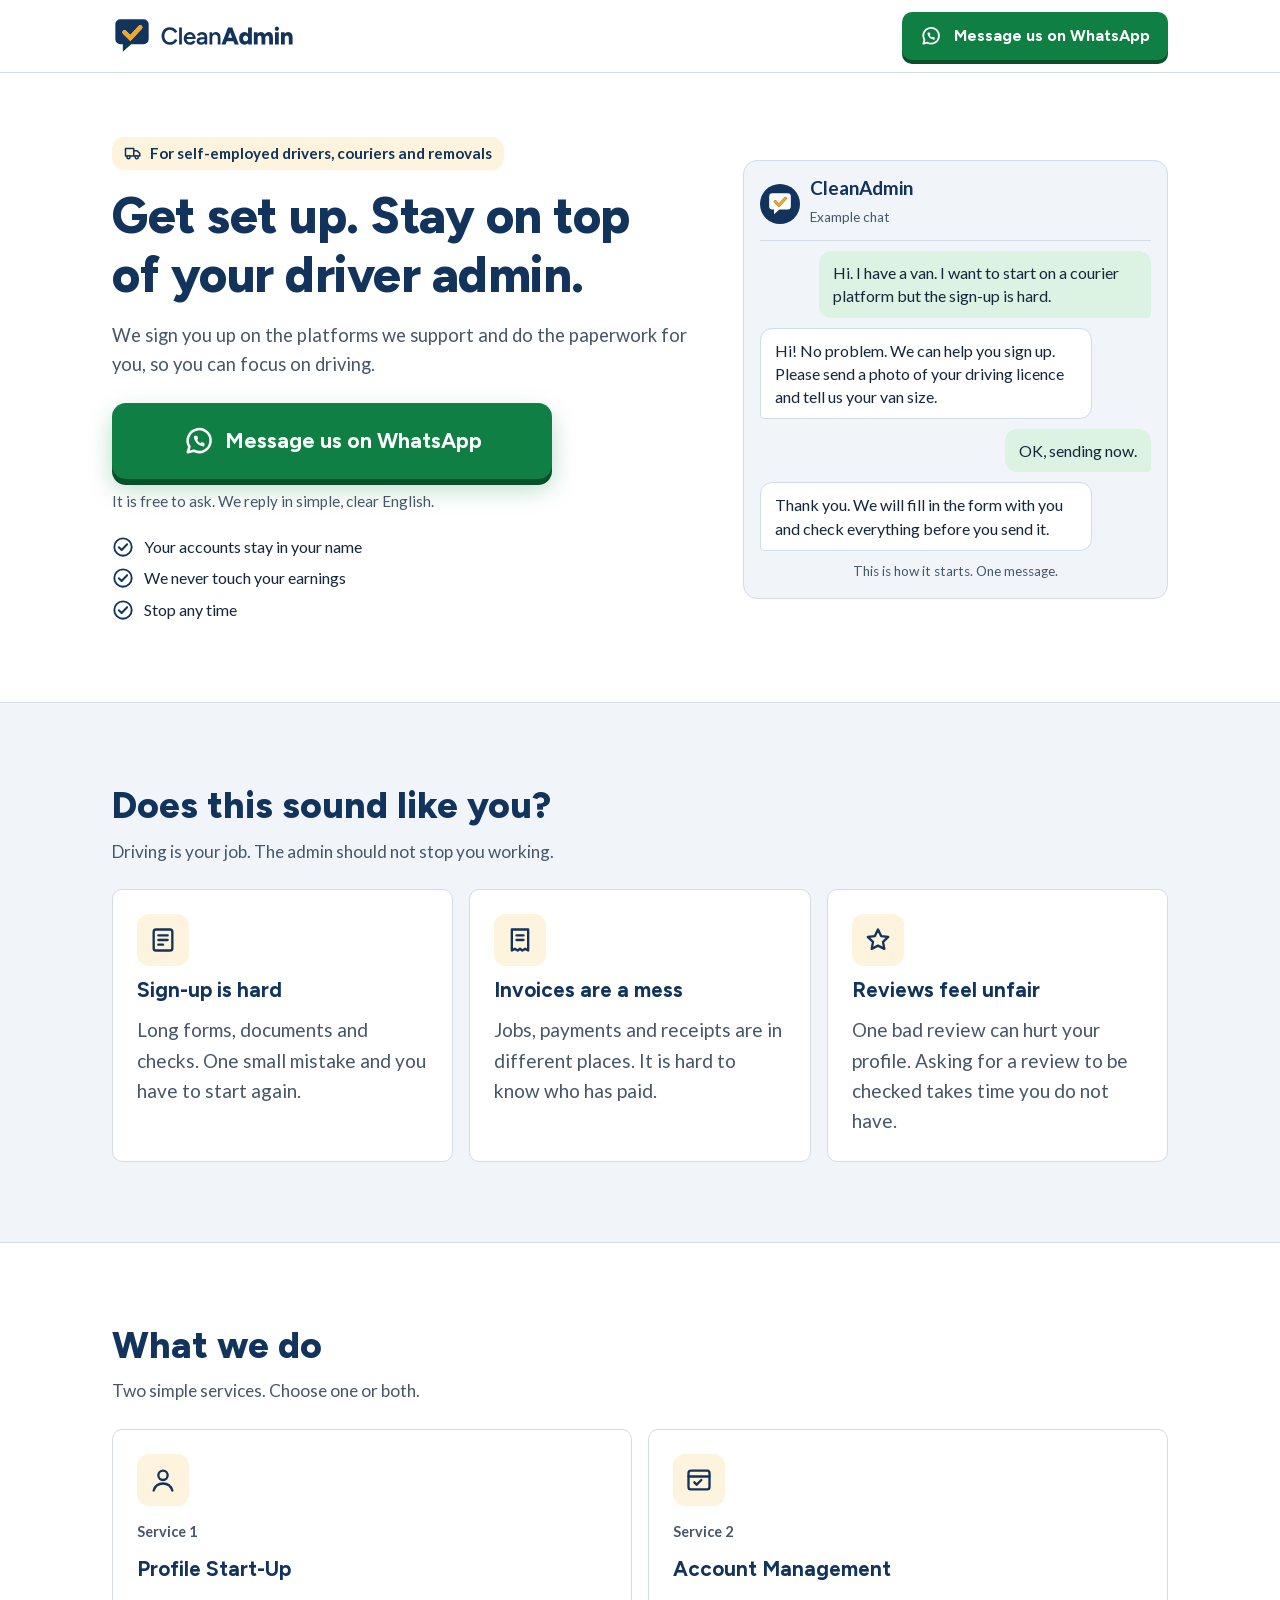
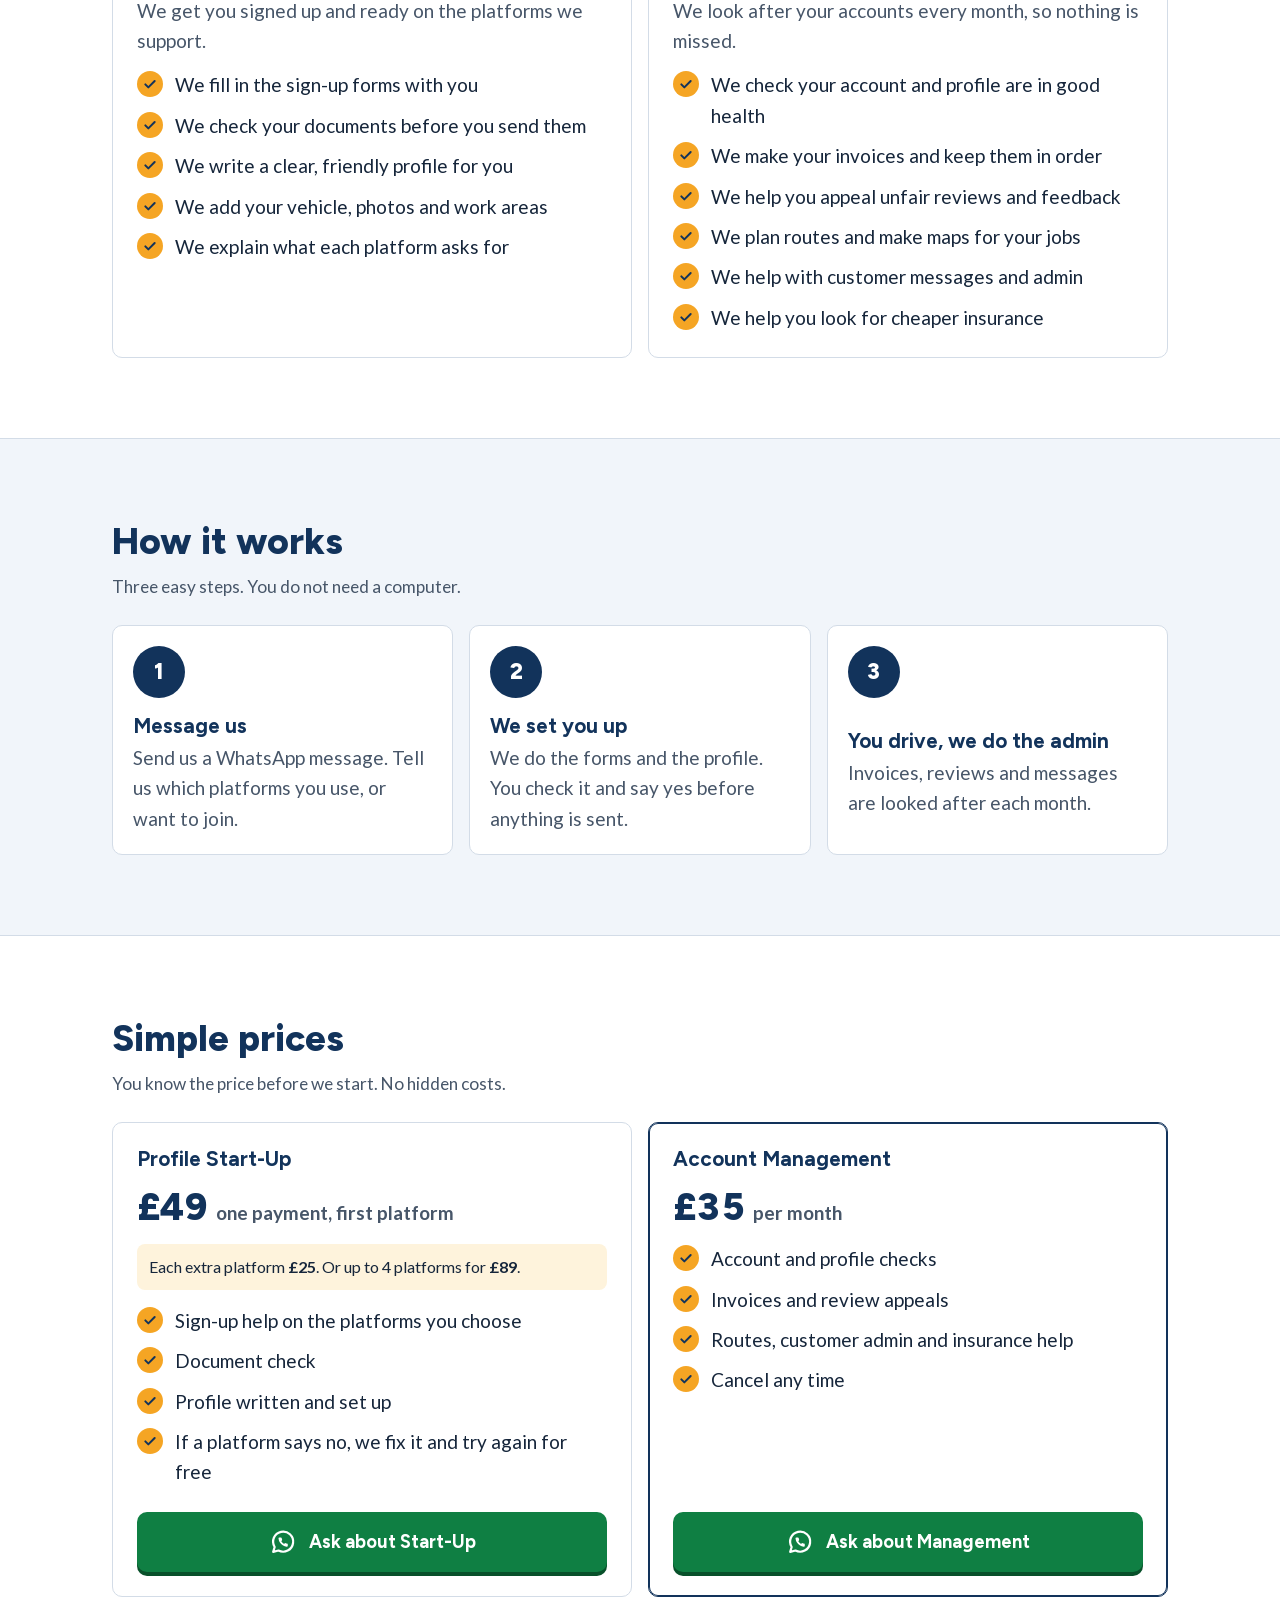
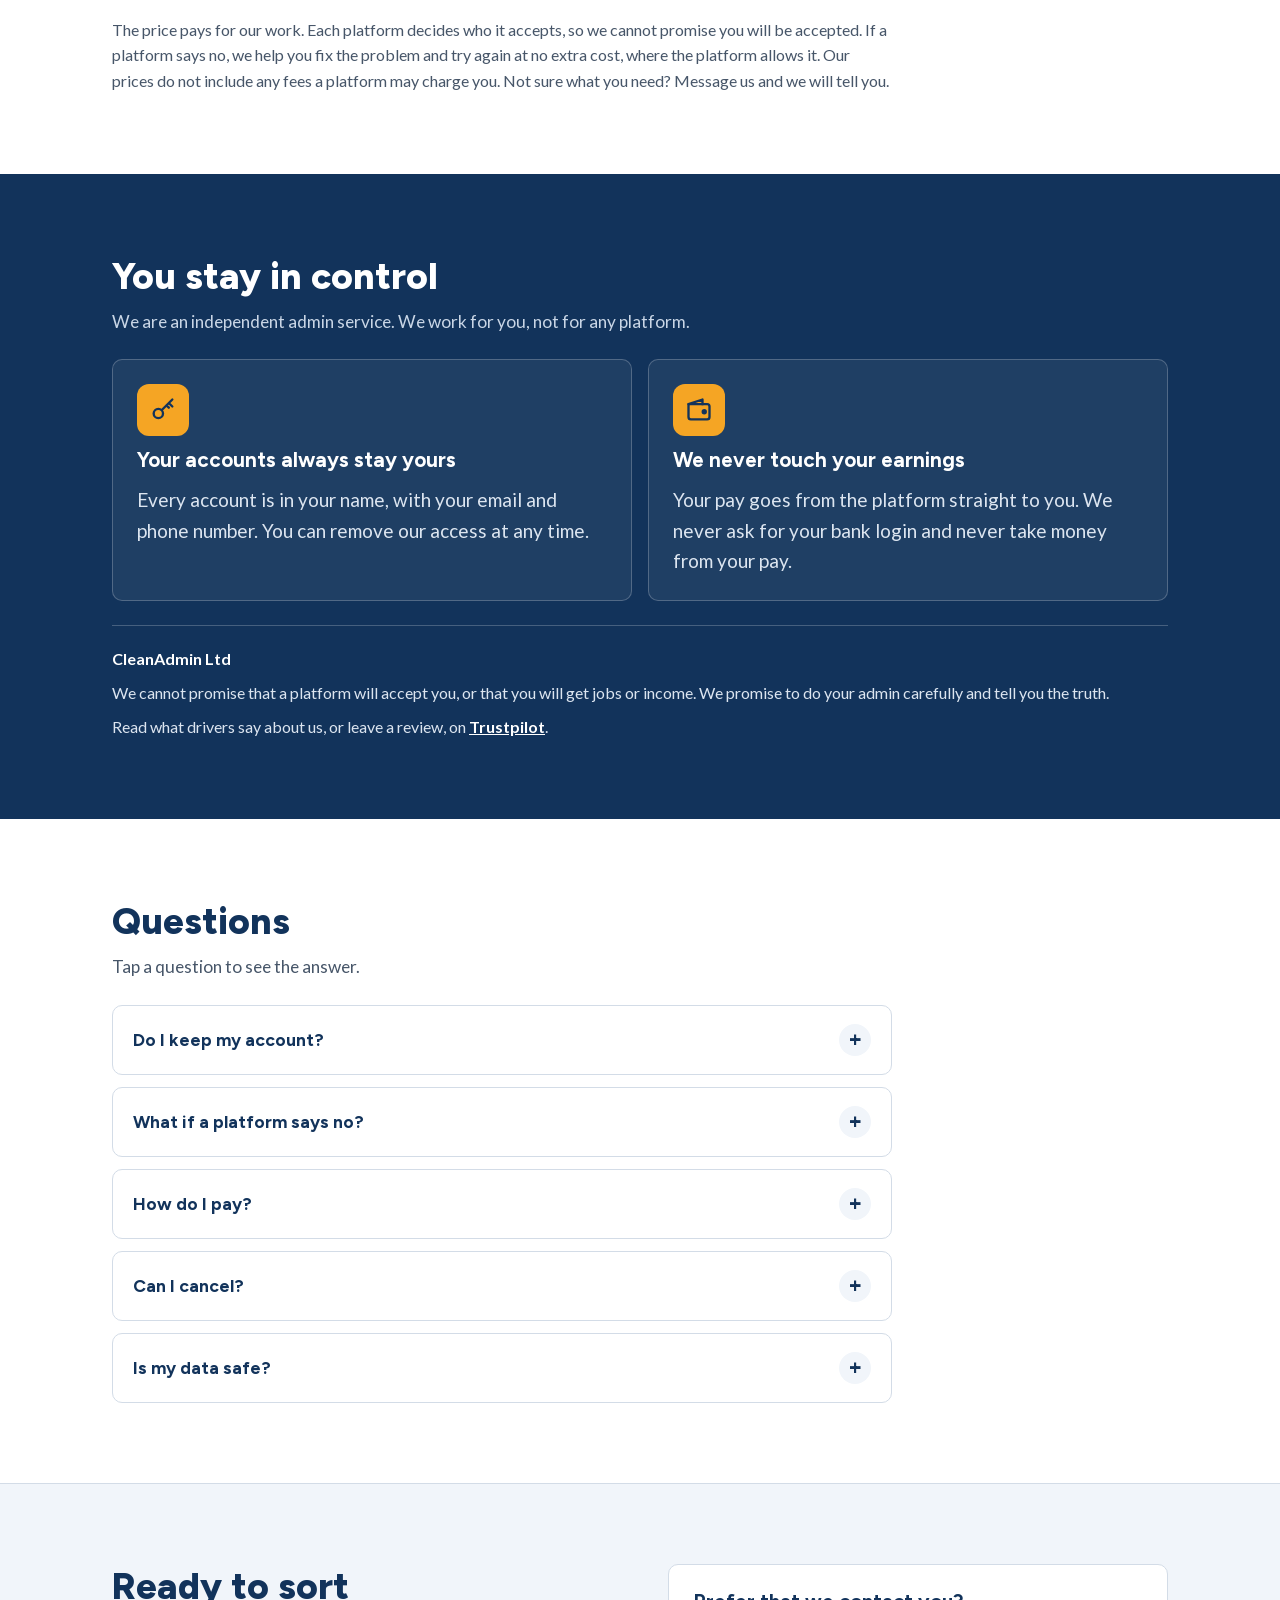
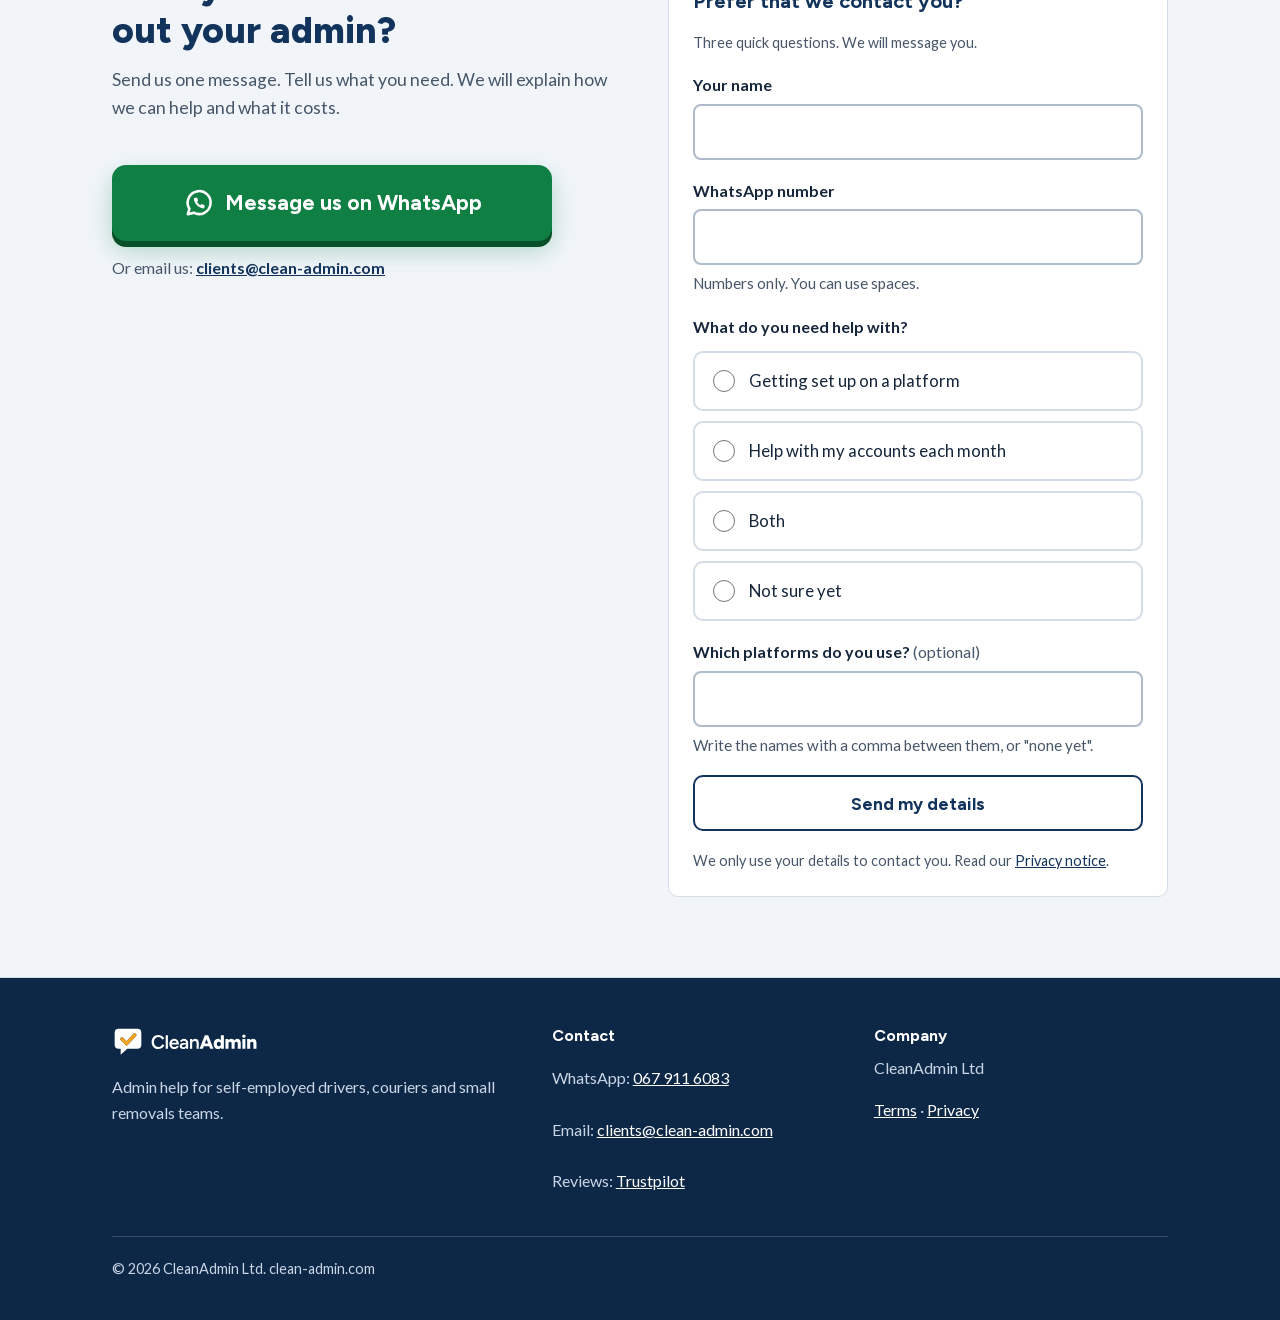
==== commit 0aac0747: "Update WhatsApp Business number to 067 911 6083 Co-Authored-By: Claude Opus 5.5 <noreply@anthropic.c" ====
--- a/index.html
+++ b/index.html
@@ -338,7 +338,7 @@
       </div>
       <div class="foot-col">
         <h2>Contact</h2>
-        <p>WhatsApp: <a class="js-wa" href="#">065 966 6579</a></p>
+        <p>WhatsApp: <a class="js-wa" href="#">067 911 6083</a></p>
         <p>Email: <a href="mailto:clients@clean-admin.com">clients@clean-admin.com</a></p>
         <p>Reviews: <a href="https://uk.trustpilot.com/review/clean-admin.com" target="_blank" rel="noopener">Trustpilot</a></p>
       </div>
@@ -360,7 +360,7 @@
 
 <script>
   // Replace with the real WhatsApp number in international format, digits only.
-  var WA_NUMBER = "27659666579";
+  var WA_NUMBER = "27679116083";
   var WA_DEFAULT = "Hi CleanAdmin, I would like help with my driver admin.";
   document.querySelectorAll(".js-wa").forEach(function (a) {
     var msg = a.getAttribute("data-msg") || WA_DEFAULT;
